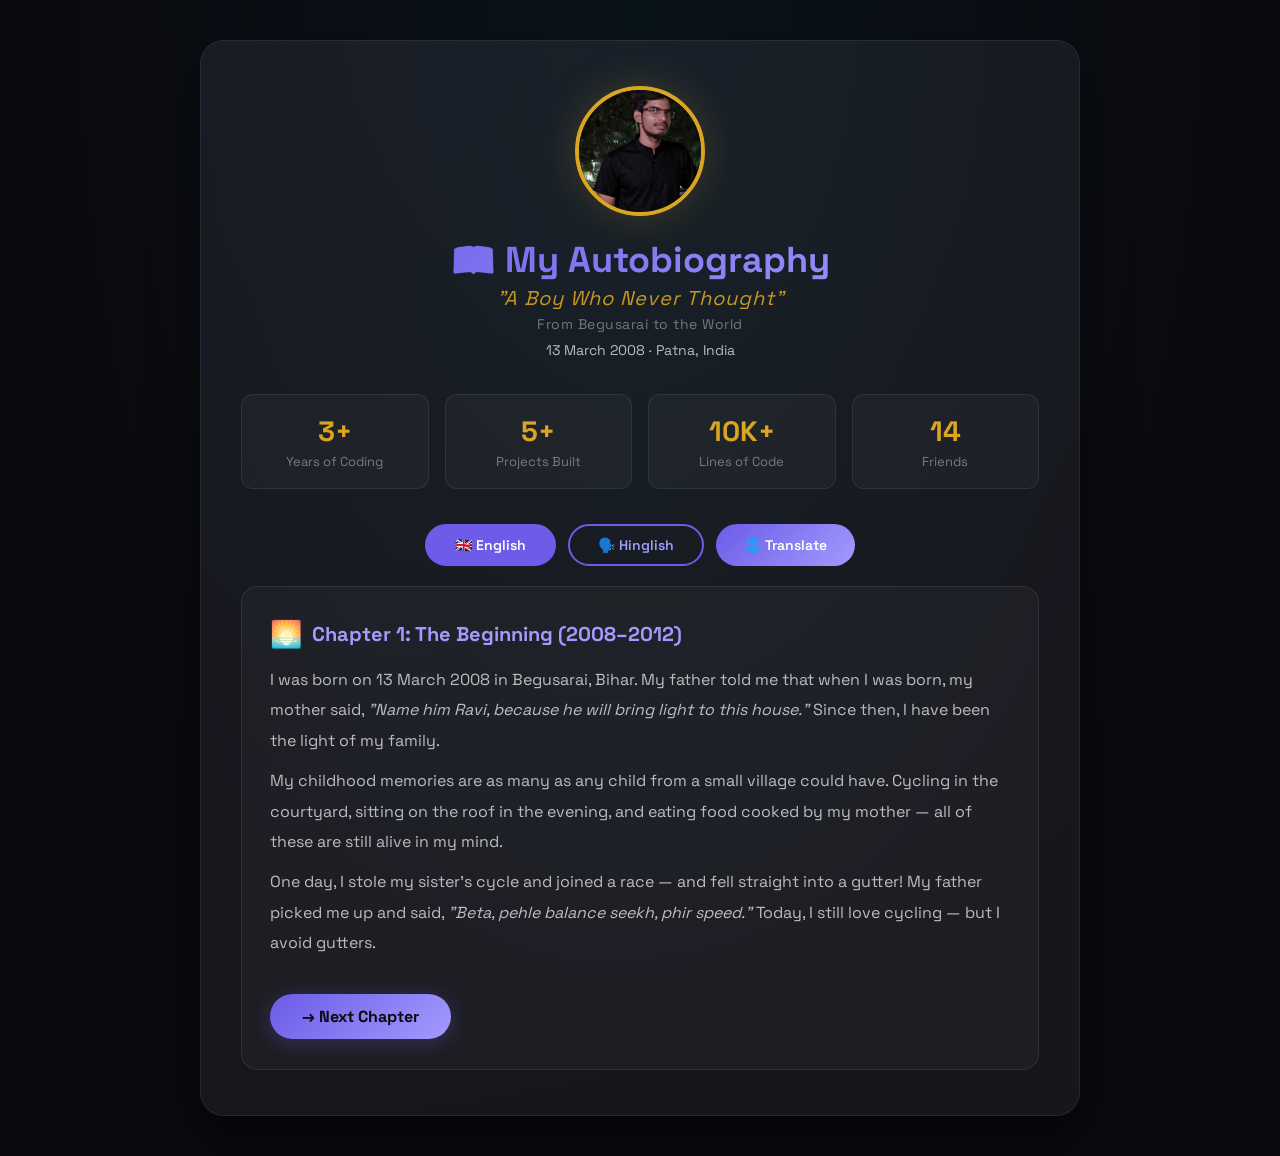
==== autobiography.html @ 01307b1b "Update autobiography.html" ====
<!DOCTYPE html>
<html lang="en">
<head>
    <meta charset="UTF-8" />
    <meta name="viewport" content="width=device-width, initial-scale=1.0" />
    <title>My Autobiography — Ravi Raj</title>
    <link href="https://fonts.googleapis.com/css2?family=Space+Grotesk:wght@300;400;500;600;700&display=swap" rel="stylesheet" />
    <style>
        /* ============================================================
           ROOT VARIABLES — WEBSITE MATCH
           ============================================================ */
        :root {
            --bg: #0a0a0f;
            --bg2: rgba(255, 255, 255, 0.03);
            --bg3: rgba(255, 255, 255, 0.05);
            --text: #fff;
            --text2: rgba(255, 255, 255, 0.7);
            --text3: rgba(255, 255, 255, 0.4);
            --border: rgba(255, 255, 255, 0.08);
            --accent: #6c5ce7;
            --accent2: #a29bfe;
            --gold: #DAA520;
            --grad: linear-gradient(135deg, #6c5ce7, #a29bfe);
            --radius: 16px;
            --radius2: 12px;
            --font: 'Space Grotesk', sans-serif;
            --shadow: 0 20px 50px rgba(0, 0, 0, 0.5);
        }

        * { margin: 0; padding: 0; box-sizing: border-box; }

        body {
            font-family: var(--font);
            background: var(--bg);
            color: var(--text);
            min-height: 100vh;
            display: flex;
            align-items: center;
            justify-content: center;
            padding: 40px 20px;
            -webkit-font-smoothing: antialiased;
            background-image: radial-gradient(ellipse at 50% 0%, rgba(0, 217, 255, 0.05) 0%, transparent 70%);
        }

        ::-webkit-scrollbar { width: 8px; }
        ::-webkit-scrollbar-track { background: var(--bg); }
        ::-webkit-scrollbar-thumb { background: var(--accent2); border-radius: 10px; }
        ::-webkit-scrollbar-thumb:hover { background: var(--gold); }

        .autobio-wrapper {
            max-width: 880px;
            width: 100%;
            background: var(--bg3);
            border: 1px solid var(--border);
            border-radius: 24px;
            padding: 45px 40px;
            box-shadow: var(--shadow);
            animation: fadeIn 0.6s ease;
            position: relative;
            overflow: hidden;
        }

        .autobio-wrapper::before {
            content: '';
            position: absolute;
            top: -50%;
            left: -50%;
            width: 200%;
            height: 200%;
            background: radial-gradient(circle at 30% 20%, rgba(108, 92, 231, 0.03) 0%, transparent 60%);
            pointer-events: none;
        }

        @keyframes fadeIn {
            from { opacity: 0; transform: translateY(30px); }
            to { opacity: 1; transform: translateY(0); }
        }

        /* ---- HERO ---- */
        .autobio-header {
            text-align: center;
            margin-bottom: 35px;
            position: relative;
            z-index: 1;
        }

        .profile-photo {
            width: 130px;
            height: 130px;
            border-radius: 50%;
            border: 4px solid var(--gold);
            object-fit: cover;
            margin-bottom: 16px;
            box-shadow: 0 0 40px rgba(218, 165, 32, 0.2);
            transition: 0.4s;
        }
        .profile-photo:hover {
            transform: scale(1.04);
            box-shadow: 0 0 60px rgba(218, 165, 32, 0.4);
        }

        .autobio-header h1 {
            font-size: 36px;
            font-weight: 700;
            background: var(--grad);
            -webkit-background-clip: text;
            -webkit-text-fill-color: transparent;
            background-clip: text;
            margin-bottom: 2px;
        }

        .autobio-header .intro-line {
            font-size: 20px;
            font-style: italic;
            color: var(--gold);
            letter-spacing: 1px;
            margin-bottom: 4px;
            opacity: 0.9;
        }

        .autobio-header .sub-line {
            color: var(--text3);
            font-size: 14px;
            letter-spacing: 0.5px;
        }
        .autobio-header .bio-line {
            color: var(--text2);
            font-size: 14px;
            margin-top: 8px;
        }

        /* ---- STATS ---- */
        .stats-grid {
            display: grid;
            grid-template-columns: repeat(4, 1fr);
            gap: 16px;
            margin: 30px 0 35px;
            position: relative;
            z-index: 1;
        }

        .stat-card {
            background: var(--bg2);
            border: 1px solid var(--border);
            border-radius: var(--radius2);
            padding: 18px 12px;
            text-align: center;
            transition: 0.3s;
        }
        .stat-card:hover {
            border-color: var(--gold);
            transform: translateY(-4px);
        }

        .stat-number {
            font-size: 28px;
            font-weight: 700;
            color: var(--gold);
            display: block;
        }
        .stat-label {
            font-size: 13px;
            color: var(--text3);
            margin-top: 4px;
            display: block;
        }

        /* ---- LANGUAGE TOGGLE ---- */
        .lang-controls {
            display: flex;
            gap: 12px;
            justify-content: center;
            flex-wrap: wrap;
            margin: 10px 0 20px;
            position: relative;
            z-index: 1;
        }

        .lang-btn {
            padding: 10px 28px;
            border: 2px solid var(--accent);
            border-radius: 50px;
            background: transparent;
            color: var(--accent2);
            font-size: 14px;
            font-weight: 600;
            cursor: pointer;
            transition: 0.3s;
            font-family: var(--font);
        }
        .lang-btn:hover {
            background: var(--accent);
            color: #fff;
            box-shadow: 0 0 20px rgba(108, 92, 231, 0.3);
        }
        .lang-btn.active {
            background: var(--accent);
            color: #fff;
        }

        .translate-btn {
            background: var(--grad);
            color: #fff;
            border: none;
        }
        .translate-btn:hover {
            transform: scale(1.03);
            box-shadow: 0 8px 30px rgba(108, 92, 231, 0.4);
        }

        /* ---- BOOK CHAPTERS ---- */
        .chapter {
            display: none;
            background: var(--bg2);
            border-radius: var(--radius);
            padding: 30px 28px;
            border: 1px solid var(--border);
            margin-top: 10px;
            position: relative;
            z-index: 1;
            animation: fadeIn 0.5s ease;
        }
        .chapter.active {
            display: block;
        }

        .chapter h3 {
            color: var(--accent2);
            font-size: 20px;
            margin-bottom: 14px;
            display: flex;
            align-items: center;
            gap: 10px;
        }
        .chapter h3 .emoji-big { font-size: 26px; }

        .chapter p {
            color: var(--text2);
            line-height: 1.9;
            font-size: 16px;
            margin-bottom: 10px;
        }
        .chapter p strong { color: var(--text); }

        .chapter ul {
            color: var(--text2);
            padding-left: 20px;
            list-style: none;
        }
        .chapter ul li {
            margin-bottom: 6px;
            padding-left: 6px;
        }
        .chapter ul li::before {
            content: "▸ ";
            color: var(--accent2);
        }

        /* ---- QUOTE BOXES ---- */
        .quote-box {
            background: rgba(218, 165, 32, 0.06);
            border-left: 4px solid var(--gold);
            border-radius: var(--radius2);
            padding: 18px 22px;
            margin: 20px 0;
            font-style: italic;
            color: var(--text2);
            font-size: 17px;
            line-height: 1.7;
        }
        .quote-box .author {
            display: block;
            margin-top: 6px;
            font-size: 14px;
            color: var(--gold);
            font-style: normal;
            font-weight: 500;
        }
        .quote-box.purple {
            border-left-color: var(--accent2);
        }

        /* ---- TEACHER TRIBUTE ---- */
        .teacher-tribute {
            background: rgba(108, 92, 231, 0.06);
            border-radius: var(--radius2);
            padding: 18px 22px;
            margin: 16px 0;
            border: 1px solid rgba(108, 92, 231, 0.15);
        }
        .teacher-tribute h4 {
            color: var(--gold);
            font-size: 17px;
            margin-bottom: 4px;
        }
        .teacher-tribute p {
            margin-bottom: 0;
            font-size: 15px;
        }

        /* ---- FAMILY GRID ---- */
        .family-grid {
            display: grid;
            grid-template-columns: 1fr 1fr;
            gap: 12px;
            margin: 12px 0 6px;
        }
        .family-item {
            background: var(--bg3);
            border-radius: var(--radius2);
            padding: 12px 16px;
            border: 1px solid var(--border);
        }
        .family-item .label {
            font-size: 11px;
            text-transform: uppercase;
            color: var(--text3);
            letter-spacing: 0.5px;
        }
        .family-item .value {
            font-size: 15px;
            color: var(--text);
            font-weight: 500;
            margin-top: 2px;
        }

        /* ---- FRIEND MEMORY PDF ---- */
        .friend-memory-pdf {
            background: rgba(255, 215, 0, 0.04);
            border: 1px dashed rgba(218, 165, 32, 0.3);
            border-radius: var(--radius2);
            padding: 20px 24px;
            margin: 16px 0;
            color: var(--text2);
            font-size: 15px;
            line-height: 1.8;
        }
        .friend-memory-pdf strong {
            color: var(--gold);
        }
        .friend-memory-pdf .pdf-label {
            display: inline-block;
            background: var(--gold);
            color: #0a0a0f;
            font-size: 11px;
            font-weight: 700;
            padding: 2px 14px;
            border-radius: 30px;
            letter-spacing: 0.5px;
            margin-bottom: 12px;
        }

        /* ---- NEXT BUTTON ---- */
        .next-btn {
            display: inline-block;
            margin-top: 25px;
            padding: 12px 32px;
            background: var(--grad);
            color: #0a0a0f;
            font-weight: 700;
            font-size: 16px;
            border: none;
            border-radius: 50px;
            cursor: pointer;
            transition: 0.3s;
            font-family: var(--font);
            box-shadow: 0 4px 20px rgba(108, 92, 231, 0.3);
        }
        .next-btn:hover {
            transform: scale(1.04);
            box-shadow: 0 8px 30px rgba(108, 92, 231, 0.5);
        }

        /* ---- BACK LINK ---- */
        .back-link {
            display: inline-block;
            margin-top: 30px;
            color: var(--accent2);
            text-decoration: none;
            font-size: 15px;
            font-weight: 500;
            transition: 0.3s;
            position: relative;
            z-index: 1;
        }
        .back-link:hover {
            color: var(--text);
            transform: translateX(-4px);
        }

        /* ---- RESPONSIVE ---- */
        @media (max-width: 700px) {
            .autobio-wrapper { padding: 28px 18px; }
            .autobio-header h1 { font-size: 28px; }
            .autobio-header .intro-line { font-size: 17px; }
            .stats-grid { grid-template-columns: repeat(2, 1fr); gap: 12px; }
            .family-grid { grid-template-columns: 1fr; }
            .chapter { padding: 20px 16px; }
            .profile-photo { width: 100px; height: 100px; }
        }

        @media (max-width: 480px) {
            .autobio-wrapper { padding: 20px 14px; }
            .autobio-header h1 { font-size: 24px; }
            .stats-grid { grid-template-columns: 1fr 1fr; gap: 10px; }
            .stat-number { font-size: 22px; }
            .lang-btn { padding: 6px 16px; font-size: 12px; }
            .quote-box { font-size: 15px; padding: 14px 16px; }
            .next-btn { padding: 10px 24px; font-size: 14px; }
        }
    </style>
</head>
<body>

    <div class="autobio-wrapper">

        <!-- ===== HERO ===== -->
        <div class="autobio-header">
            <img src="Singh_ravirajhere.jpeg" alt="Ravi Raj" class="profile-photo" />
            <h1>📖 My Autobiography</h1>
            <div class="intro-line">"A Boy Who Never Thought"</div>
            <div class="sub-line">From Begusarai to the World</div>
            <div class="bio-line">13 March 2008 · Patna, India</div>
        </div>

        <!-- ===== STATS ===== -->
        <div class="stats-grid">
            <div class="stat-card"><span class="stat-number">3+</span><span class="stat-label">Years of Coding</span></div>
            <div class="stat-card"><span class="stat-number">5+</span><span class="stat-label">Projects Built</span></div>
            <div class="stat-card"><span class="stat-number">10K+</span><span class="stat-label">Lines of Code</span></div>
            <div class="stat-card"><span class="stat-number">14</span><span class="stat-label">Friends</span></div>
        </div>

        <!-- ===== LANGUAGE CONTROLS ===== -->
        <div class="lang-controls">
            <button class="lang-btn active" id="btnEn" onclick="switchLang('en')">🇬🇧 English</button>
            <button class="lang-btn" id="btnHi" onclick="switchLang('hi')">🗣️ Hinglish</button>
            <button class="lang-btn translate-btn" onclick="openGoogleTranslate()">🌐 Translate</button>
        </div>

        <!-- =============================================================
        CHAPTERS — ENGLISH
        ============================================================= -->
        <div id="chaptersEn">

            <div class="chapter active" data-chapter="1">
                <h3><span class="emoji-big">🌅</span> Chapter 1: The Beginning (2008–2012)</h3>
                <p>I was born on 13 March 2008 in Begusarai, Bihar. My father told me that when I was born, my mother said, <em>"Name him Ravi, because he will bring light to this house."</em> Since then, I have been the light of my family.</p>
                <p>My childhood memories are as many as any child from a small village could have. Cycling in the courtyard, sitting on the roof in the evening, and eating food cooked by my mother — all of these are still alive in my mind.</p>
                <p>One day, I stole my sister's cycle and joined a race — and fell straight into a gutter! My father picked me up and said, <em>"Beta, pehle balance seekh, phir speed."</em> Today, I still love cycling — but I avoid gutters.</p>
                <button class="next-btn" onclick="nextChapter('en')">→ Next Chapter</button>
            </div>

            <div class="chapter" data-chapter="2">
                <h3><span class="emoji-big">🏫</span> Chapter 2: School Days Begin (2013–2019)</h3>
                <p>My first school was <strong>Gautam Buddha Global School</strong>. But the day I still remember is 2019 — when I took admission in Class 6 at <strong>Mother's Pride International School</strong>. The first day was nerve-wracking. New school, new faces, new class. But slowly, everything became normal.</p>
                <p><strong>First friend:</strong> Ayush Singh — the one who made me feel like a new person.</p>
                <p><strong>Unforgettable teacher:</strong> Binod Sir — he taught Hindi and gave me a new way to see life.</p>
                <button class="next-btn" onclick="nextChapter('en')">→ Next Chapter</button>
            </div>

            <div class="chapter" data-chapter="3">
                <h3><span class="emoji-big">📚</span> Chapter 3: Middle School & Discoveries (2016–2019)</h3>
                <p><strong>Favorite subjects:</strong> Science (with my mind) and Hindi Literature (with my heart).</p>
                <p><strong>Favorite teacher:</strong> Binod Sir — he taught me that Hindi is not just a language, it's an emotion.</p>
                <p><strong>Achievement:</strong> Passed 12th grade — a result of years of hard work.</p>
                <p><strong>Failures:</strong> Many — but each one taught me something.</p>
                <button class="next-btn" onclick="nextChapter('en')">→ Next Chapter</button>
            </div>

            <div class="chapter" data-chapter="4">
                <h3><span class="emoji-big">💻</span> Chapter 4: Coding Discovery (2020–2022)</h3>
                <p><strong>First phone at home:</strong> 2019. <strong>My personal phone and laptop:</strong> 2024.</p>
                <p><strong>First coding experience:</strong> I wrote my first HTML tag — "Hello World" — and felt like I had done magic.</p>
                <p><strong>New hobby:</strong> Reading novels and literature.</p>
                <p><strong>Important friends:</strong> Sudhanshu, Rohit, Sitanashu — they never let me feel alone.</p>
                <button class="next-btn" onclick="nextChapter('en')">→ Next Chapter</button>
            </div>

            <div class="chapter" data-chapter="5">
                <h3><span class="emoji-big">🚀</span> Chapter 5: Coding Journey Begins (2023–2024)</h3>
                <p><strong>First coding day:</strong> I wrote "Hello World" and that day I knew — this is what I want to do.</p>
                <p><strong>First project:</strong> My portfolio — simple, but my own.</p>
                <p><strong>Struggle:</strong> CSS alignment, responsiveness — but every problem had a solution.</p>
                <p><strong>First success:</strong> When something I built appeared on the screen — that joy was different.</p>
                <button class="next-btn" onclick="nextChapter('en')">→ Next Chapter</button>
            </div>

            <div class="chapter" data-chapter="6">
                <h3><span class="emoji-big">🎯</span> Chapter 6: The Present (2025–2026)</h3>
                <p><strong>JavaScript struggle:</strong> Still learning — functions, arrays, objects — it's an ongoing journey.</p>
                <p><strong>Portfolio launch:</strong> Glitches at first, but now it's my new home on the internet.</p>
                <p><strong>Current feeling:</strong> Confident and curious — I know there's so much more to learn.</p>
                <p><strong>Future plan:</strong> Master backend & databases, build real-world projects, and one day launch my own startup.</p>
                <button class="next-btn" onclick="nextChapter('en')">→ Next Chapter</button>
            </div>

            <div class="chapter" data-chapter="7">
                <h3><span class="emoji-big">👨‍👩‍👧</span> Chapter 7: Family — My Anchor</h3>
                <p><strong>Parents' teaching:</strong> Honesty, hard work, and helping others.</p>
                <p><strong>Siblings:</strong> 2 elder sisters and 2 younger brothers — each one has taught me patience and love.</p>
                <p><strong>Family memory:</strong> Diwali nights when the whole family is together — that peace is unmatched.</p>
                <button class="next-btn" onclick="nextChapter('en')">→ Next Chapter</button>
            </div>

            <div class="chapter" data-chapter="8">
                <h3><span class="emoji-big">💬</span> Chapter 8: Friends & Relationships</h3>
                <p><strong>Closest friends:</strong> Ayush, Sudhanshu, Rohit, Sitanashu.</p>
                <p><strong>Memorable moment:</strong> The first time I showed my project to my friends — their appreciation gave me confidence.</p>
                <p><strong>What friends changed:</strong> They pulled me out of loneliness and taught me that success feels better when shared.</p>
                <button class="next-btn" onclick="nextChapter('en')">→ Next Chapter</button>
            </div>

            <div class="chapter" data-chapter="9">
                <h3><span class="emoji-big">💪</span> Chapter 9: Biggest Struggle</h3>
                <p>Not knowing what to become, how to become — it was confusing. But I took it step by step, one chapter at a time.</p>
                <button class="next-btn" onclick="nextChapter('en')">→ Next Chapter</button>
            </div>

            <div class="chapter" data-chapter="10">
                <h3><span class="emoji-big">😊</span> Chapter 10: Biggest Happiness</h3>
                <p>When someone saw my website for the first time and said — <em>"Bhai, yeh tune banaya?"</em> That moment was pure joy.</p>
                <button class="next-btn" onclick="nextChapter('en')">→ Next Chapter</button>
            </div>

            <div class="chapter" data-chapter="11">
                <h3><span class="emoji-big">🌍</span> Chapter 11: Message & Motto</h3>
                <div class="quote-box gold">
                    "Humi hum hain to kya hum hain! Tumhi tum ho to kya tum ho!!"
                    <span class="author">— Ravi Raj</span>
                </div>
                <div class="quote-box purple">
                    "Somewhere Between I Want It & I Got It"
                    <span class="author">— Ravi Raj's Motto</span>
                </div>
                <button class="next-btn" onclick="nextChapter('en')">→ Next Chapter</button>
            </div>

            <div class="chapter" data-chapter="12">
                <h3><span class="emoji-big">📖</span> Chapter 12: The Friend Memory — 12th Ke Last Pages</h3>
                <div class="friend-memory-pdf">
                    <span class="pdf-label">📄 PDF — Friend Memory</span>
                    <p><strong>12th ke aakhri din...</strong></p>
                    <p>School khatam hone ka ehsaas... woh doston ke saath bitaye pal... woh class ke aakhri lecture ki silence... aur woh smile jo kehti thi — <em>"abhi toh shuruat hai."</em></p>
                    <p>Woh din, woh yaadein, woh dosti — sab kuch alag tha. Kuch khatam ho raha tha, kuch shuru ho raha tha.</p>
                    <p style="margin-top:10px;"><strong>Yeh sirf memory nahi, ek ehsaas hai.</strong></p>
                </div>
                <p style="margin-top:20px; color:var(--text3); font-size:14px; text-align:center; border-top:1px solid var(--border); padding-top:18px;">
                    No regrets in life — that's my biggest achievement.
                </p>
                <a href="index.html#achieve" class="back-link">← Back to Achieve</a>
            </div>

        </div>

        <!-- =============================================================
        CHAPTERS — HINGLISH
        ============================================================= -->
        <div id="chaptersHi" style="display:none;">

            <div class="chapter active" data-chapter="1">
                <h3><span class="emoji-big">🌅</span> Chapter 1: Shuruaat (2008–2012)</h3>
                <p>Mera janam 13 March 2008 ko Begusarai, Bihar mein hua. Papa ne bataya ki jab main paida hua, toh mummy ne kaha, <em>"Iska naam Ravi rakho, kyunki yeh ghar mein roshni layega."</em> Tab se main apni family ki roshni ban gaya.</p>
                <p>Ek baar maine apni sister ki cycle chura kar race lagayi — aur gutter mein gir gaya! Papa ne mujhe uthaya aur bola, <em>"Beta, pehle balance seekh, phir speed."</em> Aaj bhi main cycle chalata hoon, but gutter avoid karta hoon!</p>
                <button class="next-btn" onclick="nextChapter('hi')">→ Next Chapter</button>
            </div>

            <div class="chapter" data-chapter="2">
                <h3><span class="emoji-big">🏫</span> Chapter 2: School Days (2013–2019)</h3>
                <p>Mera pehla school <strong>Gautam Buddha Global School</strong> tha. Par 2019 mein <strong>Mother's Pride International School</strong> mein Class 6 mein admission hua — pehla din bahut nervous tha.</p>
                <p><strong>Pehle dost:</strong> Ayush Singh.</p>
                <p><strong>Yaadgar teacher:</strong> Binod Sir — unhone Hindi padhaya aur zindagi dekhne ka nazariya diya.</p>
                <button class="next-btn" onclick="nextChapter('hi')">→ Next Chapter</button>
            </div>

            <div class="chapter" data-chapter="3">
                <h3><span class="emoji-big">📚</span> Chapter 3: Middle School (2016–2019)</h3>
                <p><strong>Favorite subjects:</strong> Science (dimag se) aur Hindi Literature (dil se).</p>
                <p><strong>Favorite teacher:</strong> Binod Sir — unhone sikhaya ki Hindi sirf bhasha nahi, bhaavna hai.</p>
                <p><strong>Achievement:</strong> 12th pass — saalon ki mehnat ka result.</p>
                <p><strong>Failures:</strong> Bahut saare — par har failure ne kuch na kuch sikhaya.</p>
                <button class="next-btn" onclick="nextChapter('hi')">→ Next Chapter</button>
            </div>

            <div class="chapter" data-chapter="4">
                <h3><span class="emoji-big">💻</span> Chapter 4: Coding Discovery (2020–2022)</h3>
                <p><strong>Ghar mein pehla phone:</strong> 2019. <strong>Mera personal phone aur laptop:</strong> 2024.</p>
                <p><strong>Pehli coding:</strong> HTML ka "Hello World" — mujhe laga jaise maine jaadu kar diya!</p>
                <p><strong>Naya hobby:</strong> Novel aur literature padhna.</p>
                <p><strong>Important dost:</strong> Sudhanshu, Rohit, Sitanashu — unhone kabhi akela feel nahi hone diya.</p>
                <button class="next-btn" onclick="nextChapter('hi')">→ Next Chapter</button>
            </div>

            <div class="chapter" data-chapter="5">
                <h3><span class="emoji-big">🚀</span> Chapter 5: Coding Journey (2023–2024)</h3>
                <p><strong>Pehla coding din:</strong> "Hello World" likha — aur usi din pata chal gaya ki yeh mera cheez hai.</p>
                <p><strong>Pehla project:</strong> Portfolio — simple, par apna.</p>
                <p><strong>Struggle:</strong> CSS align, responsive — par har problem ka solution mila.</p>
                <p><strong>Pehli success:</strong> Jab screen par kuch dikha — woh alag khushi thi.</p>
                <button class="next-btn" onclick="nextChapter('hi')">→ Next Chapter</button>
            </div>

            <div class="chapter" data-chapter="6">
                <h3><span class="emoji-big">🎯</span> Chapter 6: Aaj Ka Safar (2025–2026)</h3>
                <p><strong>JavaScript struggle:</strong> Abhi bhi seekh raha hoon — functions, arrays, objects — yeh safar jari hai.</p>
                <p><strong>Portfolio launch:</strong> Glitches the, par ab yeh mera naya ghar hai.</p>
                <p><strong>Abhi ka feeling:</strong> Confident aur curious — bahut kuch seekhna baaki hai.</p>
                <p><strong>Aage ka plan:</strong> Backend aur databases strong karna, real-world projects banana, aur ek din apna startup launch karna.</p>
                <button class="next-btn" onclick="nextChapter('hi')">→ Next Chapter</button>
            </div>

            <div class="chapter" data-chapter="7">
                <h3><span class="emoji-big">👨‍👩‍👧</span> Chapter 7: Family — Meri Anchor</h3>
                <p><strong>Parents ne sikhaya:</strong> Honesty, mehnat, aur dusron ki help.</p>
                <p><strong>Siblings:</strong> 2 badi behenein aur 2 chhote bhai — sab ne sabar aur pyaar sikhaya.</p>
                <p><strong>Family memory:</strong> Diwali ki raat jab poori family saath hoti hai — woh peace alag hai.</p>
                <button class="next-btn" onclick="nextChapter('hi')">→ Next Chapter</button>
            </div>

            <div class="chapter" data-chapter="8">
                <h3><span class="emoji-big">💬</span> Chapter 8: Friends</h3>
                <p><strong>Sabse close dost:</strong> Ayush, Sudhanshu, Rohit, Sitanashu.</p>
                <p><strong>Yaadgar moment:</strong> Pehla project doston ko dikhaya — unki taarif ne confidence diya.</p>
                <p><strong>Friends ne kya change kiya:</strong> Tanhaai se nikaala, aur sikhaya ki success share karne par aur achhi lagti hai.</p>
                <button class="next-btn" onclick="nextChapter('hi')">→ Next Chapter</button>
            </div>

            <div class="chapter" data-chapter="9">
                <h3><span class="emoji-big">💪</span> Chapter 9: Biggest Struggle</h3>
                <p>Kya banna hai, kaise banna hai — samajh nahi aata tha. Par ek step, ek chapter ke saath aage badhta raha.</p>
                <button class="next-btn" onclick="nextChapter('hi')">→ Next Chapter</button>
            </div>

            <div class="chapter" data-chapter="10">
                <h3><span class="emoji-big">😊</span> Chapter 10: Biggest Happiness</h3>
                <p>Jab kisi ne pehli baar mera website dekha aur bola — <em>"Bhai, yeh tune banaya?"</em> Woh moment priceless tha.</p>
                <button class="next-btn" onclick="nextChapter('hi')">→ Next Chapter</button>
            </div>

            <div class="chapter" data-chapter="11">
                <h3><span class="emoji-big">🌍</span> Chapter 11: Message</h3>
                <div class="quote-box gold">
                    "Humi hum hain to kya hum hain! Tumhi tum ho to kya tum ho!!"
                    <span class="author">— Ravi Raj</span>
                </div>
                <div class="quote-box purple">
                    "Somewhere Between I Want It & I Got It"
                    <span class="author">— Ravi Raj's Motto</span>
                </div>
                <button class="next-btn" onclick="nextChapter('hi')">→ Next Chapter</button>
            </div>

            <div class="chapter" data-chapter="12">
                <h3><span class="emoji-big">📖</span> Chapter 12: Friend Memory — 12th Ke Last Pages</h3>
                <div class="friend-memory-pdf">
                    <span class="pdf-label">📄 PDF — Friend Memory</span>
                    <p><strong>12th ke aakhri din...</strong></p>
                    <p>School khatam hone ka ehsaas... woh doston ke saath bitaye pal... woh class ki aakhri lecture... aur woh smile jo kehti thi — <em>"abhi toh shuruat hai."</em></p>
                    <p>Woh din, woh yaadein, woh dosti — sab kuch alag tha. Kuch khatam ho raha tha, kuch shuru ho raha tha.</p>
                    <p style="margin-top:10px;"><strong>Yeh sirf memory nahi, ek ehsaas hai.</strong></p>
                </div>
                <p style="margin-top:20px; color:var(--text3); font-size:14px; text-align:center; border-top:1px solid var(--border); padding-top:18px;">
                    Life mein koi regret nahi — yeh meri sabse badi achievement hai.
                </p>
                <a href="index.html#achieve" class="back-link">← Back to Achieve</a>
            </div>

        </div>

    </div>

    <!-- =============================================================
    JAVASCRIPT (autobiography.js)
    ============================================================= -->
    <script src="autobiography.js"></script>

</body>
</html>
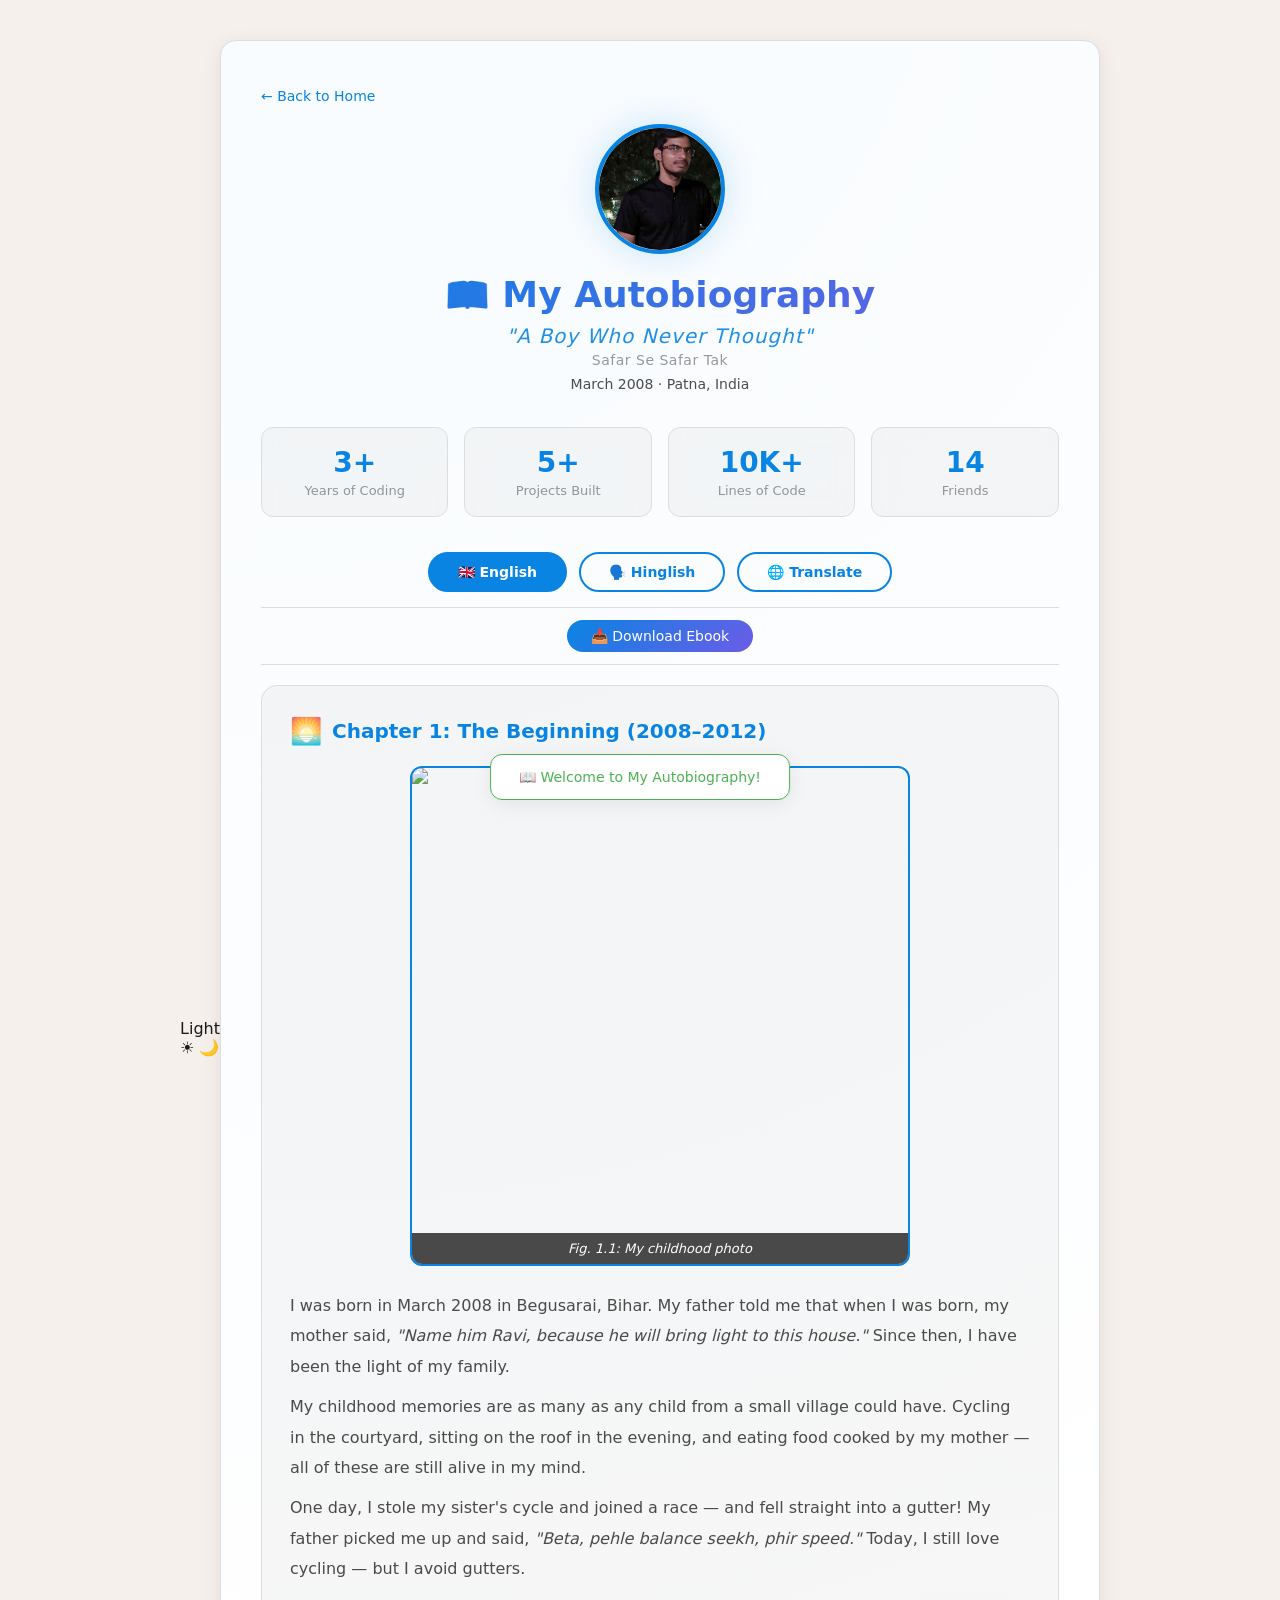
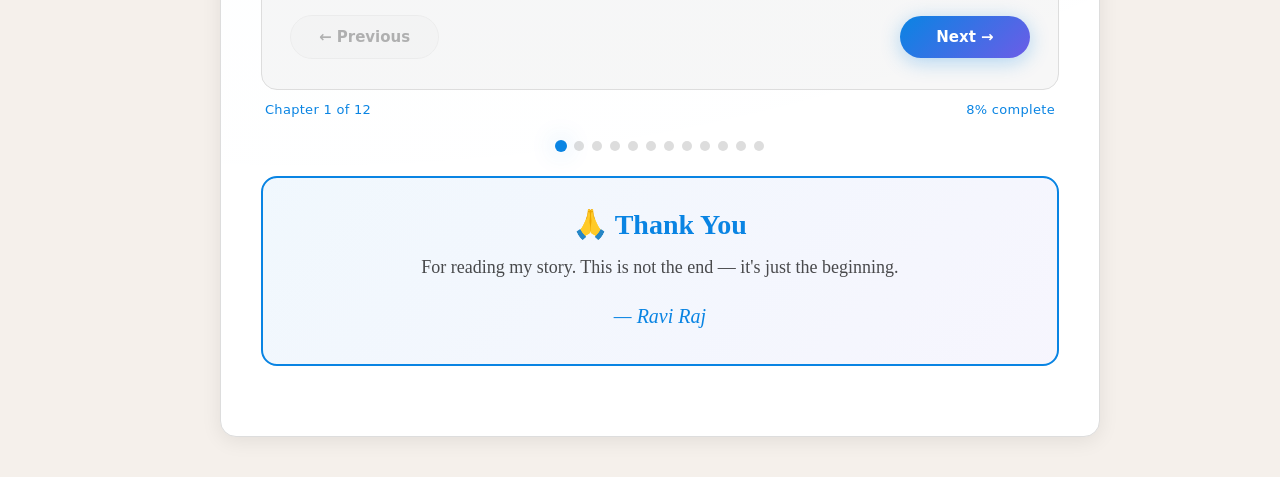
==== commit 49565210: "Update autobiography.html" ====
--- a/autobiography.html
+++ b/autobiography.html
@@ -1,427 +1,66 @@
-
 <!DOCTYPE html>
 <html lang="en">
 <head>
     <meta charset="UTF-8" />
     <meta name="viewport" content="width=device-width, initial-scale=1.0" />
     <title>My Autobiography — Ravi Raj</title>
-    <link href="https://fonts.googleapis.com/css2?family=Space+Grotesk:wght@300;400;500;600;700&display=swap" rel="stylesheet" />
-    <style>
-        /* ============================================================
-           ROOT VARIABLES — WEBSITE MATCH
-           ============================================================ */
-        :root {
-            --bg: #0a0a0f;
-            --bg2: rgba(255, 255, 255, 0.03);
-            --bg3: rgba(255, 255, 255, 0.05);
-            --text: #fff;
-            --text2: rgba(255, 255, 255, 0.7);
-            --text3: rgba(255, 255, 255, 0.4);
-            --border: rgba(255, 255, 255, 0.08);
-            --accent: #6c5ce7;
-            --accent2: #a29bfe;
-            --gold: #DAA520;
-            --grad: linear-gradient(135deg, #6c5ce7, #a29bfe);
-            --radius: 16px;
-            --radius2: 12px;
-            --font: 'Space Grotesk', sans-serif;
-            --shadow: 0 20px 50px rgba(0, 0, 0, 0.5);
-        }
-
-        * { margin: 0; padding: 0; box-sizing: border-box; }
-
-        body {
-            font-family: var(--font);
-            background: var(--bg);
-            color: var(--text);
-            min-height: 100vh;
-            display: flex;
-            align-items: center;
-            justify-content: center;
-            padding: 40px 20px;
-            -webkit-font-smoothing: antialiased;
-            background-image: radial-gradient(ellipse at 50% 0%, rgba(0, 217, 255, 0.05) 0%, transparent 70%);
-        }
-
-        ::-webkit-scrollbar { width: 8px; }
-        ::-webkit-scrollbar-track { background: var(--bg); }
-        ::-webkit-scrollbar-thumb { background: var(--accent2); border-radius: 10px; }
-        ::-webkit-scrollbar-thumb:hover { background: var(--gold); }
-
-        .autobio-wrapper {
-            max-width: 880px;
-            width: 100%;
-            background: var(--bg3);
-            border: 1px solid var(--border);
-            border-radius: 24px;
-            padding: 45px 40px;
-            box-shadow: var(--shadow);
-            animation: fadeIn 0.6s ease;
-            position: relative;
-            overflow: hidden;
-        }
-
-        .autobio-wrapper::before {
-            content: '';
-            position: absolute;
-            top: -50%;
-            left: -50%;
-            width: 200%;
-            height: 200%;
-            background: radial-gradient(circle at 30% 20%, rgba(108, 92, 231, 0.03) 0%, transparent 60%);
-            pointer-events: none;
-        }
-
-        @keyframes fadeIn {
-            from { opacity: 0; transform: translateY(30px); }
-            to { opacity: 1; transform: translateY(0); }
-        }
-
-        /* ---- HERO ---- */
-        .autobio-header {
-            text-align: center;
-            margin-bottom: 35px;
-            position: relative;
-            z-index: 1;
-        }
-
-        .profile-photo {
-            width: 130px;
-            height: 130px;
-            border-radius: 50%;
-            border: 4px solid var(--gold);
-            object-fit: cover;
-            margin-bottom: 16px;
-            box-shadow: 0 0 40px rgba(218, 165, 32, 0.2);
-            transition: 0.4s;
-        }
-        .profile-photo:hover {
-            transform: scale(1.04);
-            box-shadow: 0 0 60px rgba(218, 165, 32, 0.4);
-        }
-
-        .autobio-header h1 {
-            font-size: 36px;
-            font-weight: 700;
-            background: var(--grad);
-            -webkit-background-clip: text;
-            -webkit-text-fill-color: transparent;
-            background-clip: text;
-            margin-bottom: 2px;
-        }
-
-        .autobio-header .intro-line {
-            font-size: 20px;
-            font-style: italic;
-            color: var(--gold);
-            letter-spacing: 1px;
-            margin-bottom: 4px;
-            opacity: 0.9;
-        }
-
-        .autobio-header .sub-line {
-            color: var(--text3);
-            font-size: 14px;
-            letter-spacing: 0.5px;
-        }
-        .autobio-header .bio-line {
-            color: var(--text2);
-            font-size: 14px;
-            margin-top: 8px;
-        }
-
-        /* ---- STATS ---- */
-        .stats-grid {
-            display: grid;
-            grid-template-columns: repeat(4, 1fr);
-            gap: 16px;
-            margin: 30px 0 35px;
-            position: relative;
-            z-index: 1;
-        }
-
-        .stat-card {
-            background: var(--bg2);
-            border: 1px solid var(--border);
-            border-radius: var(--radius2);
-            padding: 18px 12px;
-            text-align: center;
-            transition: 0.3s;
-        }
-        .stat-card:hover {
-            border-color: var(--gold);
-            transform: translateY(-4px);
-        }
-
-        .stat-number {
-            font-size: 28px;
-            font-weight: 700;
-            color: var(--gold);
-            display: block;
-        }
-        .stat-label {
-            font-size: 13px;
-            color: var(--text3);
-            margin-top: 4px;
-            display: block;
-        }
-
-        /* ---- LANGUAGE TOGGLE ---- */
-        .lang-controls {
-            display: flex;
-            gap: 12px;
-            justify-content: center;
-            flex-wrap: wrap;
-            margin: 10px 0 20px;
-            position: relative;
-            z-index: 1;
-        }
-
-        .lang-btn {
-            padding: 10px 28px;
-            border: 2px solid var(--accent);
-            border-radius: 50px;
-            background: transparent;
-            color: var(--accent2);
-            font-size: 14px;
-            font-weight: 600;
-            cursor: pointer;
-            transition: 0.3s;
-            font-family: var(--font);
-        }
-        .lang-btn:hover {
-            background: var(--accent);
-            color: #fff;
-            box-shadow: 0 0 20px rgba(108, 92, 231, 0.3);
-        }
-        .lang-btn.active {
-            background: var(--accent);
-            color: #fff;
-        }
-
-        .translate-btn {
-            background: var(--grad);
-            color: #fff;
-            border: none;
-        }
-        .translate-btn:hover {
-            transform: scale(1.03);
-            box-shadow: 0 8px 30px rgba(108, 92, 231, 0.4);
-        }
-
-        /* ---- BOOK CHAPTERS ---- */
-        .chapter {
-            display: none;
-            background: var(--bg2);
-            border-radius: var(--radius);
-            padding: 30px 28px;
-            border: 1px solid var(--border);
-            margin-top: 10px;
-            position: relative;
-            z-index: 1;
-            animation: fadeIn 0.5s ease;
-        }
-        .chapter.active {
-            display: block;
-        }
-
-        .chapter h3 {
-            color: var(--accent2);
-            font-size: 20px;
-            margin-bottom: 14px;
-            display: flex;
-            align-items: center;
-            gap: 10px;
-        }
-        .chapter h3 .emoji-big { font-size: 26px; }
-
-        .chapter p {
-            color: var(--text2);
-            line-height: 1.9;
-            font-size: 16px;
-            margin-bottom: 10px;
-        }
-        .chapter p strong { color: var(--text); }
-
-        .chapter ul {
-            color: var(--text2);
-            padding-left: 20px;
-            list-style: none;
-        }
-        .chapter ul li {
-            margin-bottom: 6px;
-            padding-left: 6px;
-        }
-        .chapter ul li::before {
-            content: "▸ ";
-            color: var(--accent2);
-        }
-
-        /* ---- QUOTE BOXES ---- */
-        .quote-box {
-            background: rgba(218, 165, 32, 0.06);
-            border-left: 4px solid var(--gold);
-            border-radius: var(--radius2);
-            padding: 18px 22px;
-            margin: 20px 0;
-            font-style: italic;
-            color: var(--text2);
-            font-size: 17px;
-            line-height: 1.7;
-        }
-        .quote-box .author {
-            display: block;
-            margin-top: 6px;
-            font-size: 14px;
-            color: var(--gold);
-            font-style: normal;
-            font-weight: 500;
-        }
-        .quote-box.purple {
-            border-left-color: var(--accent2);
-        }
-
-        /* ---- TEACHER TRIBUTE ---- */
-        .teacher-tribute {
-            background: rgba(108, 92, 231, 0.06);
-            border-radius: var(--radius2);
-            padding: 18px 22px;
-            margin: 16px 0;
-            border: 1px solid rgba(108, 92, 231, 0.15);
-        }
-        .teacher-tribute h4 {
-            color: var(--gold);
-            font-size: 17px;
-            margin-bottom: 4px;
-        }
-        .teacher-tribute p {
-            margin-bottom: 0;
-            font-size: 15px;
-        }
-
-        /* ---- FAMILY GRID ---- */
-        .family-grid {
-            display: grid;
-            grid-template-columns: 1fr 1fr;
-            gap: 12px;
-            margin: 12px 0 6px;
-        }
-        .family-item {
-            background: var(--bg3);
-            border-radius: var(--radius2);
-            padding: 12px 16px;
-            border: 1px solid var(--border);
-        }
-        .family-item .label {
-            font-size: 11px;
-            text-transform: uppercase;
-            color: var(--text3);
-            letter-spacing: 0.5px;
-        }
-        .family-item .value {
-            font-size: 15px;
-            color: var(--text);
-            font-weight: 500;
-            margin-top: 2px;
-        }
-
-        /* ---- FRIEND MEMORY PDF ---- */
-        .friend-memory-pdf {
-            background: rgba(255, 215, 0, 0.04);
-            border: 1px dashed rgba(218, 165, 32, 0.3);
-            border-radius: var(--radius2);
-            padding: 20px 24px;
-            margin: 16px 0;
-            color: var(--text2);
-            font-size: 15px;
-            line-height: 1.8;
-        }
-        .friend-memory-pdf strong {
-            color: var(--gold);
-        }
-        .friend-memory-pdf .pdf-label {
-            display: inline-block;
-            background: var(--gold);
-            color: #0a0a0f;
-            font-size: 11px;
-            font-weight: 700;
-            padding: 2px 14px;
-            border-radius: 30px;
-            letter-spacing: 0.5px;
-            margin-bottom: 12px;
-        }
-
-        /* ---- NEXT BUTTON ---- */
-        .next-btn {
-            display: inline-block;
-            margin-top: 25px;
-            padding: 12px 32px;
-            background: var(--grad);
-            color: #0a0a0f;
-            font-weight: 700;
-            font-size: 16px;
-            border: none;
-            border-radius: 50px;
-            cursor: pointer;
-            transition: 0.3s;
-            font-family: var(--font);
-            box-shadow: 0 4px 20px rgba(108, 92, 231, 0.3);
-        }
-        .next-btn:hover {
-            transform: scale(1.04);
-            box-shadow: 0 8px 30px rgba(108, 92, 231, 0.5);
-        }
-
-        /* ---- BACK LINK ---- */
-        .back-link {
-            display: inline-block;
-            margin-top: 30px;
-            color: var(--accent2);
-            text-decoration: none;
-            font-size: 15px;
-            font-weight: 500;
-            transition: 0.3s;
-            position: relative;
-            z-index: 1;
-        }
-        .back-link:hover {
-            color: var(--text);
-            transform: translateX(-4px);
-        }
-
-        /* ---- RESPONSIVE ---- */
-        @media (max-width: 700px) {
-            .autobio-wrapper { padding: 28px 18px; }
-            .autobio-header h1 { font-size: 28px; }
-            .autobio-header .intro-line { font-size: 17px; }
-            .stats-grid { grid-template-columns: repeat(2, 1fr); gap: 12px; }
-            .family-grid { grid-template-columns: 1fr; }
-            .chapter { padding: 20px 16px; }
-            .profile-photo { width: 100px; height: 100px; }
-        }
-
-        @media (max-width: 480px) {
-            .autobio-wrapper { padding: 20px 14px; }
-            .autobio-header h1 { font-size: 24px; }
-            .stats-grid { grid-template-columns: 1fr 1fr; gap: 10px; }
-            .stat-number { font-size: 22px; }
-            .lang-btn { padding: 6px 16px; font-size: 12px; }
-            .quote-box { font-size: 15px; padding: 14px 16px; }
-            .next-btn { padding: 10px 24px; font-size: 14px; }
-        }
-    </style>
+    <link rel="icon" type="image/png" href="favicon.png">
+    
+    <!-- ===== EXTERNAL CSS ===== -->
+    <link rel="stylesheet" href="autobiography.css" />
 </head>
 <body>
 
+    <!-- ===== THEME TOGGLE (SAME AS MAIN WEBSITE) ===== -->
+    <div class="theme-toggle-wrapper">
+        <span id="themeLabel">Light</span>
+        <div class="switch" id="themeSwitch" role="button" tabindex="0" aria-label="Toggle theme">
+            <span class="switch-icon sun">☀️</span>
+            <span class="switch-icon moon">🌙</span>
+            <div class="slider"></div>
+        </div>
+    </div>
+
+    <!-- ===== TOAST NOTIFICATION ===== -->
+    <div class="toast" id="toast"></div>
+
+    <!-- ===== DOWNLOAD MODAL ===== -->
+    <div class="modal-overlay" id="downloadModal">
+        <div class="modal-content">
+            <button class="modal-close" onclick="closeModal()">✕</button>
+            <h2>📥 Download Ebook</h2>
+            <p class="modal-desc">Choose your preferred language</p>
+            
+            <div class="modal-option">
+                <div class="opt-info">
+                    <span class="opt-title">🇬🇧 English Ebook</span>
+                    <span class="opt-desc">All 12 chapters in English</span>
+                </div>
+                <button class="modal-btn" onclick="downloadEnglishEbook()">Download</button>
+            </div>
+            
+            <div class="modal-option">
+                <div class="opt-info">
+                    <span class="opt-title">🗣️ Hinglish Ebook</span>
+                    <span class="opt-desc">All 12 chapters in Hinglish</span>
+                </div>
+                <button class="modal-btn" onclick="downloadHinglishEbook()">Download</button>
+            </div>
+        </div>
+    </div>
+
     <div class="autobio-wrapper">
+
+        <!-- ===== BACK LINK (TOP) ===== -->
+        <a href="index.html" class="back-link-top">← Back to Home</a>
 
         <!-- ===== HERO ===== -->
         <div class="autobio-header">
             <img src="Singh_ravirajhere.jpeg" alt="Ravi Raj" class="profile-photo" />
-            <h1>📖 My Autobiography</h1>
+            <h1 id="mainTitle">📖 My Autobiography</h1>
             <div class="intro-line">"A Boy Who Never Thought"</div>
-            <div class="sub-line">From Begusarai to the World</div>
-            <div class="bio-line">13 March 2008 · Patna, India</div>
+            <div class="sub-line">Safar Se Safar Tak</div>
+            <div class="bio-line">March 2008 · Patna, India</div>
         </div>
 
         <!-- ===== STATS ===== -->
@@ -439,93 +78,237 @@
             <button class="lang-btn translate-btn" onclick="openGoogleTranslate()">🌐 Translate</button>
         </div>
 
+        <!-- ===== DOWNLOAD BUTTON ===== -->
+        <div class="download-actions">
+            <button class="download-btn primary" onclick="openModal()">📥 Download Ebook</button>
+        </div>
+
         <!-- =============================================================
         CHAPTERS — ENGLISH
         ============================================================= -->
         <div id="chaptersEn">
 
+            <!-- CHAPTER 1 -->
             <div class="chapter active" data-chapter="1">
                 <h3><span class="emoji-big">🌅</span> Chapter 1: The Beginning (2008–2012)</h3>
-                <p>I was born on 13 March 2008 in Begusarai, Bihar. My father told me that when I was born, my mother said, <em>"Name him Ravi, because he will bring light to this house."</em> Since then, I have been the light of my family.</p>
+                
+                <div class="chapter-photo-placeholder">
+                    <div class="photo-slot has-image" id="photo-ch1-en">
+                        <img src="child.jpg" alt="Childhood Photo" />
+                        <span class="fig-caption">Fig. 1.1: My childhood photo</span>
+                    </div>
+                </div>
+                
+                <p>I was born in March 2008 in Begusarai, Bihar. My father told me that when I was born, my mother said, <em>"Name him Ravi, because he will bring light to this house."</em> Since then, I have been the light of my family.</p>
                 <p>My childhood memories are as many as any child from a small village could have. Cycling in the courtyard, sitting on the roof in the evening, and eating food cooked by my mother — all of these are still alive in my mind.</p>
                 <p>One day, I stole my sister's cycle and joined a race — and fell straight into a gutter! My father picked me up and said, <em>"Beta, pehle balance seekh, phir speed."</em> Today, I still love cycling — but I avoid gutters.</p>
-                <button class="next-btn" onclick="nextChapter('en')">→ Next Chapter</button>
-            </div>
-
+                
+                <div class="nav-buttons">
+                    <button class="nav-btn prev-btn" onclick="prevChapter('en')" disabled>← Previous</button>
+                    <button class="nav-btn next-btn" onclick="nextChapter('en')">Next →</button>
+                </div>
+            </div>
+
+            <!-- CHAPTER 2 -->
             <div class="chapter" data-chapter="2">
                 <h3><span class="emoji-big">🏫</span> Chapter 2: School Days Begin (2013–2019)</h3>
+                
+                <div class="chapter-photo-placeholder">
+                    <div class="photo-slot" id="photo-ch2-en">
+                        <span class="upload-hint">📸 Upload Chapter Photo</span>
+                        <span class="fig-caption">Fig. 2.1: Add your photo description here</span>
+                    </div>
+                </div>
+                
                 <p>My first school was <strong>Gautam Buddha Global School</strong>. But the day I still remember is 2019 — when I took admission in Class 6 at <strong>Mother's Pride International School</strong>. The first day was nerve-wracking. New school, new faces, new class. But slowly, everything became normal.</p>
                 <p><strong>First friend:</strong> Ayush Singh — the one who made me feel like a new person.</p>
                 <p><strong>Unforgettable teacher:</strong> Binod Sir — he taught Hindi and gave me a new way to see life.</p>
-                <button class="next-btn" onclick="nextChapter('en')">→ Next Chapter</button>
-            </div>
-
+                
+                <div class="nav-buttons">
+                    <button class="nav-btn prev-btn" onclick="prevChapter('en')">← Previous</button>
+                    <button class="nav-btn next-btn" onclick="nextChapter('en')">Next →</button>
+                </div>
+            </div>
+
+            <!-- CHAPTER 3 -->
             <div class="chapter" data-chapter="3">
                 <h3><span class="emoji-big">📚</span> Chapter 3: Middle School & Discoveries (2016–2019)</h3>
+                
+                <div class="chapter-photo-placeholder">
+                    <div class="photo-slot" id="photo-ch3-en">
+                        <span class="upload-hint">📸 Upload Chapter Photo</span>
+                        <span class="fig-caption">Fig. 3.1: Add your photo description here</span>
+                    </div>
+                </div>
+                
                 <p><strong>Favorite subjects:</strong> Science (with my mind) and Hindi Literature (with my heart).</p>
                 <p><strong>Favorite teacher:</strong> Binod Sir — he taught me that Hindi is not just a language, it's an emotion.</p>
                 <p><strong>Achievement:</strong> Passed 12th grade — a result of years of hard work.</p>
                 <p><strong>Failures:</strong> Many — but each one taught me something.</p>
-                <button class="next-btn" onclick="nextChapter('en')">→ Next Chapter</button>
-            </div>
-
+                
+                <div class="nav-buttons">
+                    <button class="nav-btn prev-btn" onclick="prevChapter('en')">← Previous</button>
+                    <button class="nav-btn next-btn" onclick="nextChapter('en')">Next →</button>
+                </div>
+            </div>
+
+            <!-- CHAPTER 4 -->
             <div class="chapter" data-chapter="4">
                 <h3><span class="emoji-big">💻</span> Chapter 4: Coding Discovery (2020–2022)</h3>
+                
+                <div class="chapter-photo-placeholder">
+                    <div class="photo-slot" id="photo-ch4-en">
+                        <span class="upload-hint">📸 Upload Chapter Photo</span>
+                        <span class="fig-caption">Fig. 4.1: Add your photo description here</span>
+                    </div>
+                </div>
+                
                 <p><strong>First phone at home:</strong> 2019. <strong>My personal phone and laptop:</strong> 2024.</p>
                 <p><strong>First coding experience:</strong> I wrote my first HTML tag — "Hello World" — and felt like I had done magic.</p>
                 <p><strong>New hobby:</strong> Reading novels and literature.</p>
                 <p><strong>Important friends:</strong> Sudhanshu, Rohit, Sitanashu — they never let me feel alone.</p>
-                <button class="next-btn" onclick="nextChapter('en')">→ Next Chapter</button>
-            </div>
-
+                
+                <div class="nav-buttons">
+                    <button class="nav-btn prev-btn" onclick="prevChapter('en')">← Previous</button>
+                    <button class="nav-btn next-btn" onclick="nextChapter('en')">Next →</button>
+                </div>
+            </div>
+
+            <!-- CHAPTER 5 -->
             <div class="chapter" data-chapter="5">
                 <h3><span class="emoji-big">🚀</span> Chapter 5: Coding Journey Begins (2023–2024)</h3>
+                
+                <div class="chapter-photo-placeholder">
+                    <div class="photo-slot" id="photo-ch5-en">
+                        <span class="upload-hint">📸 Upload Chapter Photo</span>
+                        <span class="fig-caption">Fig. 5.1: Add your photo description here</span>
+                    </div>
+                </div>
+                
                 <p><strong>First coding day:</strong> I wrote "Hello World" and that day I knew — this is what I want to do.</p>
                 <p><strong>First project:</strong> My portfolio — simple, but my own.</p>
                 <p><strong>Struggle:</strong> CSS alignment, responsiveness — but every problem had a solution.</p>
                 <p><strong>First success:</strong> When something I built appeared on the screen — that joy was different.</p>
-                <button class="next-btn" onclick="nextChapter('en')">→ Next Chapter</button>
-            </div>
-
+                
+                <div class="nav-buttons">
+                    <button class="nav-btn prev-btn" onclick="prevChapter('en')">← Previous</button>
+                    <button class="nav-btn next-btn" onclick="nextChapter('en')">Next →</button>
+                </div>
+            </div>
+
+            <!-- CHAPTER 6 -->
             <div class="chapter" data-chapter="6">
                 <h3><span class="emoji-big">🎯</span> Chapter 6: The Present (2025–2026)</h3>
+                
+                <div class="chapter-photo-placeholder">
+                    <div class="photo-slot" id="photo-ch6-en">
+                        <span class="upload-hint">📸 Upload Chapter Photo</span>
+                        <span class="fig-caption">Fig. 6.1: Add your photo description here</span>
+                    </div>
+                </div>
+                
                 <p><strong>JavaScript struggle:</strong> Still learning — functions, arrays, objects — it's an ongoing journey.</p>
                 <p><strong>Portfolio launch:</strong> Glitches at first, but now it's my new home on the internet.</p>
                 <p><strong>Current feeling:</strong> Confident and curious — I know there's so much more to learn.</p>
                 <p><strong>Future plan:</strong> Master backend & databases, build real-world projects, and one day launch my own startup.</p>
-                <button class="next-btn" onclick="nextChapter('en')">→ Next Chapter</button>
-            </div>
-
+                
+                <div class="nav-buttons">
+                    <button class="nav-btn prev-btn" onclick="prevChapter('en')">← Previous</button>
+                    <button class="nav-btn next-btn" onclick="nextChapter('en')">Next →</button>
+                </div>
+            </div>
+
+            <!-- CHAPTER 7 -->
             <div class="chapter" data-chapter="7">
                 <h3><span class="emoji-big">👨‍👩‍👧</span> Chapter 7: Family — My Anchor</h3>
+                
+                <div class="chapter-photo-placeholder">
+                    <div class="photo-slot" id="photo-ch7-en">
+                        <span class="upload-hint">📸 Upload Chapter Photo</span>
+                        <span class="fig-caption">Fig. 7.1: Add your photo description here</span>
+                    </div>
+                </div>
+                
                 <p><strong>Parents' teaching:</strong> Honesty, hard work, and helping others.</p>
                 <p><strong>Siblings:</strong> 2 elder sisters and 2 younger brothers — each one has taught me patience and love.</p>
                 <p><strong>Family memory:</strong> Diwali nights when the whole family is together — that peace is unmatched.</p>
-                <button class="next-btn" onclick="nextChapter('en')">→ Next Chapter</button>
-            </div>
-
+                
+                <div class="nav-buttons">
+                    <button class="nav-btn prev-btn" onclick="prevChapter('en')">← Previous</button>
+                    <button class="nav-btn next-btn" onclick="nextChapter('en')">Next →</button>
+                </div>
+            </div>
+
+            <!-- CHAPTER 8 -->
             <div class="chapter" data-chapter="8">
                 <h3><span class="emoji-big">💬</span> Chapter 8: Friends & Relationships</h3>
+                
+                <div class="chapter-photo-placeholder">
+                    <div class="photo-slot" id="photo-ch8-en">
+                        <span class="upload-hint">📸 Upload Chapter Photo</span>
+                        <span class="fig-caption">Fig. 8.1: Add your photo description here</span>
+                    </div>
+                </div>
+                
                 <p><strong>Closest friends:</strong> Ayush, Sudhanshu, Rohit, Sitanashu.</p>
                 <p><strong>Memorable moment:</strong> The first time I showed my project to my friends — their appreciation gave me confidence.</p>
                 <p><strong>What friends changed:</strong> They pulled me out of loneliness and taught me that success feels better when shared.</p>
-                <button class="next-btn" onclick="nextChapter('en')">→ Next Chapter</button>
-            </div>
-
+                
+                <div class="nav-buttons">
+                    <button class="nav-btn prev-btn" onclick="prevChapter('en')">← Previous</button>
+                    <button class="nav-btn next-btn" onclick="nextChapter('en')">Next →</button>
+                </div>
+            </div>
+
+            <!-- CHAPTER 9 -->
             <div class="chapter" data-chapter="9">
                 <h3><span class="emoji-big">💪</span> Chapter 9: Biggest Struggle</h3>
+                
+                <div class="chapter-photo-placeholder">
+                    <div class="photo-slot" id="photo-ch9-en">
+                        <span class="upload-hint">📸 Upload Chapter Photo</span>
+                        <span class="fig-caption">Fig. 9.1: Add your photo description here</span>
+                    </div>
+                </div>
+                
                 <p>Not knowing what to become, how to become — it was confusing. But I took it step by step, one chapter at a time.</p>
-                <button class="next-btn" onclick="nextChapter('en')">→ Next Chapter</button>
-            </div>
-
+                
+                <div class="nav-buttons">
+                    <button class="nav-btn prev-btn" onclick="prevChapter('en')">← Previous</button>
+                    <button class="nav-btn next-btn" onclick="nextChapter('en')">Next →</button>
+                </div>
+            </div>
+
+            <!-- CHAPTER 10 -->
             <div class="chapter" data-chapter="10">
                 <h3><span class="emoji-big">😊</span> Chapter 10: Biggest Happiness</h3>
+                
+                <div class="chapter-photo-placeholder">
+                    <div class="photo-slot" id="photo-ch10-en">
+                        <span class="upload-hint">📸 Upload Chapter Photo</span>
+                        <span class="fig-caption">Fig. 10.1: Add your photo description here</span>
+                    </div>
+                </div>
+                
                 <p>When someone saw my website for the first time and said — <em>"Bhai, yeh tune banaya?"</em> That moment was pure joy.</p>
-                <button class="next-btn" onclick="nextChapter('en')">→ Next Chapter</button>
-            </div>
-
+                
+                <div class="nav-buttons">
+                    <button class="nav-btn prev-btn" onclick="prevChapter('en')">← Previous</button>
+                    <button class="nav-btn next-btn" onclick="nextChapter('en')">Next →</button>
+                </div>
+            </div>
+
+            <!-- CHAPTER 11 -->
             <div class="chapter" data-chapter="11">
                 <h3><span class="emoji-big">🌍</span> Chapter 11: Message & Motto</h3>
+                
+                <div class="chapter-photo-placeholder">
+                    <div class="photo-slot" id="photo-ch11-en">
+                        <span class="upload-hint">📸 Upload Chapter Photo</span>
+                        <span class="fig-caption">Fig. 11.1: Add your photo description here</span>
+                    </div>
+                </div>
+                
                 <div class="quote-box gold">
                     "Humi hum hain to kya hum hain! Tumhi tum ho to kya tum ho!!"
                     <span class="author">— Ravi Raj</span>
@@ -534,11 +317,24 @@
                     "Somewhere Between I Want It & I Got It"
                     <span class="author">— Ravi Raj's Motto</span>
                 </div>
-                <button class="next-btn" onclick="nextChapter('en')">→ Next Chapter</button>
-            </div>
-
+                
+                <div class="nav-buttons">
+                    <button class="nav-btn prev-btn" onclick="prevChapter('en')">← Previous</button>
+                    <button class="nav-btn next-btn" onclick="nextChapter('en')">Next →</button>
+                </div>
+            </div>
+
+            <!-- CHAPTER 12 -->
             <div class="chapter" data-chapter="12">
                 <h3><span class="emoji-big">📖</span> Chapter 12: The Friend Memory — 12th Ke Last Pages</h3>
+                
+                <div class="chapter-photo-placeholder">
+                    <div class="photo-slot" id="photo-ch12-en">
+                        <span class="upload-hint">📸 Upload Chapter Photo</span>
+                        <span class="fig-caption">Fig. 12.1: Add your photo description here</span>
+                    </div>
+                </div>
+                
                 <div class="friend-memory-pdf">
                     <span class="pdf-label">📄 PDF — Friend Memory</span>
                     <p><strong>12th ke aakhri din...</strong></p>
@@ -546,10 +342,16 @@
                     <p>Woh din, woh yaadein, woh dosti — sab kuch alag tha. Kuch khatam ho raha tha, kuch shuru ho raha tha.</p>
                     <p style="margin-top:10px;"><strong>Yeh sirf memory nahi, ek ehsaas hai.</strong></p>
                 </div>
+                
                 <p style="margin-top:20px; color:var(--text3); font-size:14px; text-align:center; border-top:1px solid var(--border); padding-top:18px;">
                     No regrets in life — that's my biggest achievement.
                 </p>
-                <a href="index.html#achieve" class="back-link">← Back to Achieve</a>
+                <a href="#" class="back-link">← Back to Top</a>
+                
+                <div class="nav-buttons">
+                    <button class="nav-btn prev-btn" onclick="prevChapter('en')">← Previous</button>
+                    <button class="nav-btn next-btn" onclick="nextChapter('en')" disabled>Next →</button>
+                </div>
             </div>
 
         </div>
@@ -559,87 +361,226 @@
         ============================================================= -->
         <div id="chaptersHi" style="display:none;">
 
+            <!-- CHAPTER 1 -->
             <div class="chapter active" data-chapter="1">
                 <h3><span class="emoji-big">🌅</span> Chapter 1: Shuruaat (2008–2012)</h3>
-                <p>Mera janam 13 March 2008 ko Begusarai, Bihar mein hua. Papa ne bataya ki jab main paida hua, toh mummy ne kaha, <em>"Iska naam Ravi rakho, kyunki yeh ghar mein roshni layega."</em> Tab se main apni family ki roshni ban gaya.</p>
+                
+                <div class="chapter-photo-placeholder">
+                    <div class="photo-slot has-image" id="photo-ch1-hi">
+                        <img src="child.jpg" alt="Childhood Photo" />
+                        <span class="fig-caption">Fig. 1.1: Bachpan ki tasveer</span>
+                    </div>
+                </div>
+                
+                <p>Mera janam March 2008 mein Begusarai, Bihar mein hua. Papa ne bataya ki jab main paida hua, toh mummy ne kaha, <em>"Iska naam Ravi rakho, kyunki yeh ghar mein roshni layega."</em> Tab se main apni family ki roshni ban gaya.</p>
                 <p>Ek baar maine apni sister ki cycle chura kar race lagayi — aur gutter mein gir gaya! Papa ne mujhe uthaya aur bola, <em>"Beta, pehle balance seekh, phir speed."</em> Aaj bhi main cycle chalata hoon, but gutter avoid karta hoon!</p>
-                <button class="next-btn" onclick="nextChapter('hi')">→ Next Chapter</button>
-            </div>
-
+                
+                <div class="nav-buttons">
+                    <button class="nav-btn prev-btn" onclick="prevChapter('hi')" disabled>← Previous</button>
+                    <button class="nav-btn next-btn" onclick="nextChapter('hi')">Next →</button>
+                </div>
+            </div>
+
+            <!-- CHAPTER 2 -->
             <div class="chapter" data-chapter="2">
                 <h3><span class="emoji-big">🏫</span> Chapter 2: School Days (2013–2019)</h3>
+                
+                <div class="chapter-photo-placeholder">
+                    <div class="photo-slot" id="photo-ch2-hi">
+                        <span class="upload-hint">📸 Upload Chapter Photo</span>
+                        <span class="fig-caption">Fig. 2.1: Add your photo description here</span>
+                    </div>
+                </div>
+                
                 <p>Mera pehla school <strong>Gautam Buddha Global School</strong> tha. Par 2019 mein <strong>Mother's Pride International School</strong> mein Class 6 mein admission hua — pehla din bahut nervous tha.</p>
                 <p><strong>Pehle dost:</strong> Ayush Singh.</p>
                 <p><strong>Yaadgar teacher:</strong> Binod Sir — unhone Hindi padhaya aur zindagi dekhne ka nazariya diya.</p>
-                <button class="next-btn" onclick="nextChapter('hi')">→ Next Chapter</button>
-            </div>
-
+                
+                <div class="nav-buttons">
+                    <button class="nav-btn prev-btn" onclick="prevChapter('hi')">← Previous</button>
+                    <button class="nav-btn next-btn" onclick="nextChapter('hi')">Next →</button>
+                </div>
+            </div>
+
+            <!-- CHAPTER 3 -->
             <div class="chapter" data-chapter="3">
                 <h3><span class="emoji-big">📚</span> Chapter 3: Middle School (2016–2019)</h3>
+                
+                <div class="chapter-photo-placeholder">
+                    <div class="photo-slot" id="photo-ch3-hi">
+                        <span class="upload-hint">📸 Upload Chapter Photo</span>
+                        <span class="fig-caption">Fig. 3.1: Add your photo description here</span>
+                    </div>
+                </div>
+                
                 <p><strong>Favorite subjects:</strong> Science (dimag se) aur Hindi Literature (dil se).</p>
                 <p><strong>Favorite teacher:</strong> Binod Sir — unhone sikhaya ki Hindi sirf bhasha nahi, bhaavna hai.</p>
                 <p><strong>Achievement:</strong> 12th pass — saalon ki mehnat ka result.</p>
                 <p><strong>Failures:</strong> Bahut saare — par har failure ne kuch na kuch sikhaya.</p>
-                <button class="next-btn" onclick="nextChapter('hi')">→ Next Chapter</button>
-            </div>
-
+                
+                <div class="nav-buttons">
+                    <button class="nav-btn prev-btn" onclick="prevChapter('hi')">← Previous</button>
+                    <button class="nav-btn next-btn" onclick="nextChapter('hi')">Next →</button>
+                </div>
+            </div>
+
+            <!-- CHAPTER 4 -->
             <div class="chapter" data-chapter="4">
                 <h3><span class="emoji-big">💻</span> Chapter 4: Coding Discovery (2020–2022)</h3>
+                
+                <div class="chapter-photo-placeholder">
+                    <div class="photo-slot" id="photo-ch4-hi">
+                        <span class="upload-hint">📸 Upload Chapter Photo</span>
+                        <span class="fig-caption">Fig. 4.1: Add your photo description here</span>
+                    </div>
+                </div>
+                
                 <p><strong>Ghar mein pehla phone:</strong> 2019. <strong>Mera personal phone aur laptop:</strong> 2024.</p>
                 <p><strong>Pehli coding:</strong> HTML ka "Hello World" — mujhe laga jaise maine jaadu kar diya!</p>
                 <p><strong>Naya hobby:</strong> Novel aur literature padhna.</p>
-                <p><strong>Important dost:</strong> Sudhanshu, Rohit, Sitanashu — unhone kabhi akela feel nahi hone diya.</p>
-                <button class="next-btn" onclick="nextChapter('hi')">→ Next Chapter</button>
-            </div>
-
+                <p><strong>Important dost:</strong> Rishidev, Rohit, Sitanashu — unhone kabhi akela feel nahi hone diya.</p>
+                
+                <div class="nav-buttons">
+                    <button class="nav-btn prev-btn" onclick="prevChapter('hi')">← Previous</button>
+                    <button class="nav-btn next-btn" onclick="nextChapter('hi')">Next →</button>
+                </div>
+            </div>
+
+            <!-- CHAPTER 5 -->
             <div class="chapter" data-chapter="5">
                 <h3><span class="emoji-big">🚀</span> Chapter 5: Coding Journey (2023–2024)</h3>
+                
+                <div class="chapter-photo-placeholder">
+                    <div class="photo-slot" id="photo-ch5-hi">
+                        <span class="upload-hint">📸 Upload Chapter Photo</span>
+                        <span class="fig-caption">Fig. 5.1: Add your photo description here</span>
+                    </div>
+                </div>
+                
                 <p><strong>Pehla coding din:</strong> "Hello World" likha — aur usi din pata chal gaya ki yeh mera cheez hai.</p>
                 <p><strong>Pehla project:</strong> Portfolio — simple, par apna.</p>
                 <p><strong>Struggle:</strong> CSS align, responsive — par har problem ka solution mila.</p>
                 <p><strong>Pehli success:</strong> Jab screen par kuch dikha — woh alag khushi thi.</p>
-                <button class="next-btn" onclick="nextChapter('hi')">→ Next Chapter</button>
-            </div>
-
+                
+                <div class="nav-buttons">
+                    <button class="nav-btn prev-btn" onclick="prevChapter('hi')">← Previous</button>
+                    <button class="nav-btn next-btn" onclick="nextChapter('hi')">Next →</button>
+                </div>
+            </div>
+
+            <!-- CHAPTER 6 -->
             <div class="chapter" data-chapter="6">
                 <h3><span class="emoji-big">🎯</span> Chapter 6: Aaj Ka Safar (2025–2026)</h3>
+                
+                <div class="chapter-photo-placeholder">
+                    <div class="photo-slot" id="photo-ch6-hi">
+                        <span class="upload-hint">📸 Upload Chapter Photo</span>
+                        <span class="fig-caption">Fig. 6.1: Add your photo description here</span>
+                    </div>
+                </div>
+                
                 <p><strong>JavaScript struggle:</strong> Abhi bhi seekh raha hoon — functions, arrays, objects — yeh safar jari hai.</p>
                 <p><strong>Portfolio launch:</strong> Glitches the, par ab yeh mera naya ghar hai.</p>
                 <p><strong>Abhi ka feeling:</strong> Confident aur curious — bahut kuch seekhna baaki hai.</p>
                 <p><strong>Aage ka plan:</strong> Backend aur databases strong karna, real-world projects banana, aur ek din apna startup launch karna.</p>
-                <button class="next-btn" onclick="nextChapter('hi')">→ Next Chapter</button>
-            </div>
-
+                
+                <div class="nav-buttons">
+                    <button class="nav-btn prev-btn" onclick="prevChapter('hi')">← Previous</button>
+                    <button class="nav-btn next-btn" onclick="nextChapter('hi')">Next →</button>
+                </div>
+            </div>
+
+            <!-- CHAPTER 7 -->
             <div class="chapter" data-chapter="7">
                 <h3><span class="emoji-big">👨‍👩‍👧</span> Chapter 7: Family — Meri Anchor</h3>
+                
+                <div class="chapter-photo-placeholder">
+                    <div class="photo-slot" id="photo-ch7-hi">
+                        <span class="upload-hint">📸 Upload Chapter Photo</span>
+                        <span class="fig-caption">Fig. 7.1: Add your photo description here</span>
+                    </div>
+                </div>
+                
                 <p><strong>Parents ne sikhaya:</strong> Honesty, mehnat, aur dusron ki help.</p>
                 <p><strong>Siblings:</strong> 2 badi behenein aur 2 chhote bhai — sab ne sabar aur pyaar sikhaya.</p>
                 <p><strong>Family memory:</strong> Diwali ki raat jab poori family saath hoti hai — woh peace alag hai.</p>
-                <button class="next-btn" onclick="nextChapter('hi')">→ Next Chapter</button>
-            </div>
-
+                
+                <div class="nav-buttons">
+                    <button class="nav-btn prev-btn" onclick="prevChapter('hi')">← Previous</button>
+                    <button class="nav-btn next-btn" onclick="nextChapter('hi')">Next →</button>
+                </div>
+            </div>
+
+            <!-- CHAPTER 8 -->
             <div class="chapter" data-chapter="8">
                 <h3><span class="emoji-big">💬</span> Chapter 8: Friends</h3>
+                
+                <div class="chapter-photo-placeholder">
+                    <div class="photo-slot" id="photo-ch8-hi">
+                        <span class="upload-hint">📸 Upload Chapter Photo</span>
+                        <span class="fig-caption">Fig. 8.1: Add your photo description here</span>
+                    </div>
+                </div>
+                
                 <p><strong>Sabse close dost:</strong> Ayush, Sudhanshu, Rohit, Sitanashu.</p>
                 <p><strong>Yaadgar moment:</strong> Pehla project doston ko dikhaya — unki taarif ne confidence diya.</p>
                 <p><strong>Friends ne kya change kiya:</strong> Tanhaai se nikaala, aur sikhaya ki success share karne par aur achhi lagti hai.</p>
-                <button class="next-btn" onclick="nextChapter('hi')">→ Next Chapter</button>
-            </div>
-
+                
+                <div class="nav-buttons">
+                    <button class="nav-btn prev-btn" onclick="prevChapter('hi')">← Previous</button>
+                    <button class="nav-btn next-btn" onclick="nextChapter('hi')">Next →</button>
+                </div>
+            </div>
+
+            <!-- CHAPTER 9 -->
             <div class="chapter" data-chapter="9">
                 <h3><span class="emoji-big">💪</span> Chapter 9: Biggest Struggle</h3>
+                
+                <div class="chapter-photo-placeholder">
+                    <div class="photo-slot" id="photo-ch9-hi">
+                        <span class="upload-hint">📸 Upload Chapter Photo</span>
+                        <span class="fig-caption">Fig. 9.1: Add your photo description here</span>
+                    </div>
+                </div>
+                
                 <p>Kya banna hai, kaise banna hai — samajh nahi aata tha. Par ek step, ek chapter ke saath aage badhta raha.</p>
-                <button class="next-btn" onclick="nextChapter('hi')">→ Next Chapter</button>
-            </div>
-
+                
+                <div class="nav-buttons">
+                    <button class="nav-btn prev-btn" onclick="prevChapter('hi')">← Previous</button>
+                    <button class="nav-btn next-btn" onclick="nextChapter('hi')">Next →</button>
+                </div>
+            </div>
+
+            <!-- CHAPTER 10 -->
             <div class="chapter" data-chapter="10">
                 <h3><span class="emoji-big">😊</span> Chapter 10: Biggest Happiness</h3>
+                
+                <div class="chapter-photo-placeholder">
+                    <div class="photo-slot" id="photo-ch10-hi">
+                        <span class="upload-hint">📸 Upload Chapter Photo</span>
+                        <span class="fig-caption">Fig. 10.1: Add your photo description here</span>
+                    </div>
+                </div>
+                
                 <p>Jab kisi ne pehli baar mera website dekha aur bola — <em>"Bhai, yeh tune banaya?"</em> Woh moment priceless tha.</p>
-                <button class="next-btn" onclick="nextChapter('hi')">→ Next Chapter</button>
-            </div>
-
+                
+                <div class="nav-buttons">
+                    <button class="nav-btn prev-btn" onclick="prevChapter('hi')">← Previous</button>
+                    <button class="nav-btn next-btn" onclick="nextChapter('hi')">Next →</button>
+                </div>
+            </div>
+
+            <!-- CHAPTER 11 -->
             <div class="chapter" data-chapter="11">
                 <h3><span class="emoji-big">🌍</span> Chapter 11: Message</h3>
+                
+                <div class="chapter-photo-placeholder">
+                    <div class="photo-slot" id="photo-ch11-hi">
+                        <span class="upload-hint">📸 Upload Chapter Photo</span>
+                        <span class="fig-caption">Fig. 11.1: Add your photo description here</span>
+                    </div>
+                </div>
+                
                 <div class="quote-box gold">
                     "Humi hum hain to kya hum hain! Tumhi tum ho to kya tum ho!!"
                     <span class="author">— Ravi Raj</span>
@@ -648,11 +589,24 @@
                     "Somewhere Between I Want It & I Got It"
                     <span class="author">— Ravi Raj's Motto</span>
                 </div>
-                <button class="next-btn" onclick="nextChapter('hi')">→ Next Chapter</button>
-            </div>
-
+                
+                <div class="nav-buttons">
+                    <button class="nav-btn prev-btn" onclick="prevChapter('hi')">← Previous</button>
+                    <button class="nav-btn next-btn" onclick="nextChapter('hi')">Next →</button>
+                </div>
+            </div>
+
+            <!-- CHAPTER 12 -->
             <div class="chapter" data-chapter="12">
                 <h3><span class="emoji-big">📖</span> Chapter 12: Friend Memory — 12th Ke Last Pages</h3>
+                
+                <div class="chapter-photo-placeholder">
+                    <div class="photo-slot" id="photo-ch12-hi">
+                        <span class="upload-hint">📸 Upload Chapter Photo</span>
+                        <span class="fig-caption">Fig. 12.1: Add your photo description here</span>
+                    </div>
+                </div>
+                
                 <div class="friend-memory-pdf">
                     <span class="pdf-label">📄 PDF — Friend Memory</span>
                     <p><strong>12th ke aakhri din...</strong></p>
@@ -660,20 +614,54 @@
                     <p>Woh din, woh yaadein, woh dosti — sab kuch alag tha. Kuch khatam ho raha tha, kuch shuru ho raha tha.</p>
                     <p style="margin-top:10px;"><strong>Yeh sirf memory nahi, ek ehsaas hai.</strong></p>
                 </div>
+                
                 <p style="margin-top:20px; color:var(--text3); font-size:14px; text-align:center; border-top:1px solid var(--border); padding-top:18px;">
                     Life mein koi regret nahi — yeh meri sabse badi achievement hai.
                 </p>
-                <a href="index.html#achieve" class="back-link">← Back to Achieve</a>
-            </div>
-
+                <a href="#" class="back-link">← Back to Top</a>
+                
+                <div class="nav-buttons">
+                    <button class="nav-btn prev-btn" onclick="prevChapter('hi')">← Previous</button>
+                    <button class="nav-btn next-btn" onclick="nextChapter('hi')" disabled>Next →</button>
+                </div>
+            </div>
+
+        </div>
+
+        <!-- ===== CHAPTER PROGRESS INFO ===== -->
+        <div class="chapter-progress-info">
+            <span class="chapter-num" id="chapterNumDisplay">Chapter 1 of 12</span>
+            <span class="chapter-percent" id="chapterPercentDisplay">0% complete</span>
+        </div>
+
+        <!-- ===== PROGRESS DOTS ===== -->
+        <div class="progress-dots" id="progressDots">
+            <span class="dot active" data-dot="1"></span>
+            <span class="dot" data-dot="2"></span>
+            <span class="dot" data-dot="3"></span>
+            <span class="dot" data-dot="4"></span>
+            <span class="dot" data-dot="5"></span>
+            <span class="dot" data-dot="6"></span>
+            <span class="dot" data-dot="7"></span>
+            <span class="dot" data-dot="8"></span>
+            <span class="dot" data-dot="9"></span>
+            <span class="dot" data-dot="10"></span>
+            <span class="dot" data-dot="11"></span>
+            <span class="dot" data-dot="12"></span>
+        </div>
+
+        <!-- ===== THANK YOU NOTE ===== -->
+        <div class="thank-you-box">
+            <h2>🙏 Thank You</h2>
+            <p>For reading my story. This is not the end — it's just the beginning.</p>
+            <p class="signature">— Ravi Raj</p>
         </div>
 
     </div>
 
-    <!-- =============================================================
-    JAVASCRIPT (autobiography.js)
-    ============================================================= -->
+    <!-- ===== EXTERNAL JAVASCRIPT ===== -->
     <script src="autobiography.js"></script>
+    <script src="ebook.js"></script>
 
 </body>
 </html>
--- a/autobiography.css
+++ b/autobiography.css
@@ -0,0 +1,1577 @@
+/* ============================================================
+   AUTOBIOGRAPHY CSS — SYNCED WITH MAIN WEBSITE
+   ============================================================ */
+
+/* ============================================================
+   ROOT VARIABLES (Same as Main Website)
+   ============================================================ */
+:root {
+    --bg: #f5f0eb;
+    --bg-card: #ffffff;
+    --bg2: rgba(0, 0, 0, 0.03);
+    --bg3: rgba(0, 0, 0, 0.05);
+    --text: #1a1a1a;
+    --text-muted: #555;
+    --text2: rgba(0, 0, 0, 0.7);
+    --text3: rgba(0, 0, 0, 0.4);
+    --primary: #2d3436;
+    --secondary: #0984e3;
+    --border: #ddd;
+    --shadow: 0 4px 20px rgba(0, 0, 0, 0.08);
+    --radius: 16px;
+    --radius2: 12px;
+    --transition: 0.3s ease;
+    --font: 'Inter', system-ui, -apple-system, sans-serif;
+    --accent: #0984e3;
+    --accent2: #6c5ce7;
+    --gold: #DAA520;
+    --gold-glow: rgba(218, 165, 32, 0.3);
+    --grad: linear-gradient(135deg, #0984e3, #6c5ce7);
+}
+
+[data-theme="dark"] {
+    --bg: #0a0a0a;
+    --bg-card: #1a1a1a;
+    --bg2: rgba(255, 255, 255, 0.03);
+    --bg3: rgba(255, 255, 255, 0.05);
+    --text: #f0f0f0;
+    --text-muted: #aaa;
+    --text2: rgba(255, 255, 255, 0.7);
+    --text3: rgba(255, 255, 255, 0.4);
+    --border: #333;
+    --shadow: 0 4px 20px rgba(255, 255, 255, 0.05);
+}
+
+/* ============================================================
+   RESET & BASE
+   ============================================================ */
+* {
+    margin: 0;
+    padding: 0;
+    box-sizing: border-box;
+}
+
+html {
+    scroll-behavior: smooth;
+}
+
+body {
+    font-family: var(--font);
+    background: var(--bg);
+    color: var(--text);
+    min-height: 100vh;
+    display: flex;
+    align-items: center;
+    justify-content: center;
+    padding: 40px 20px;
+    -webkit-font-smoothing: antialiased;
+    transition: background var(--transition), color var(--transition);
+}
+
+::-webkit-scrollbar {
+    width: 8px;
+}
+::-webkit-scrollbar-track {
+    background: var(--bg);
+}
+::-webkit-scrollbar-thumb {
+    background: var(--secondary);
+    border-radius: 10px;
+}
+::-webkit-scrollbar-thumb:hover {
+    background: var(--accent2);
+}
+
+/* ============================================================
+   READING MODE (Light Theme)
+   ============================================================ */
+body.reading-mode {
+    --bg: #f5efe8;
+    --bg-card: #fcf8f0;
+    --bg2: rgba(0, 0, 0, 0.03);
+    --bg3: rgba(0, 0, 0, 0.05);
+    --text: #1a1a1a;
+    --text-muted: #555;
+    --text2: rgba(0, 0, 0, 0.7);
+    --text3: rgba(0, 0, 0, 0.4);
+    --border: rgba(0, 0, 0, 0.08);
+    --shadow: 0 4px 20px rgba(0, 0, 0, 0.08);
+}
+
+body.reading-mode .autobio-wrapper {
+    background: var(--bg-card);
+    border-color: var(--border);
+    box-shadow: var(--shadow);
+}
+
+body.reading-mode .autobio-wrapper::before {
+    display: none;
+}
+
+body.reading-mode .chapter {
+    background: transparent;
+    border-color: var(--border);
+}
+
+body.reading-mode .chapter p,
+body.reading-mode .chapter li {
+    color: var(--text2);
+    font-family: 'Georgia', 'Times New Roman', serif;
+    font-size: 18px;
+    line-height: 2;
+}
+
+body.reading-mode .chapter p strong {
+    color: var(--text);
+}
+
+body.reading-mode .stat-card {
+    background: var(--bg2);
+    border-color: var(--border);
+}
+
+body.reading-mode .stat-number {
+    color: var(--gold);
+}
+
+body.reading-mode .stat-label {
+    color: var(--text3);
+}
+
+body.reading-mode .photo-slot {
+    background: var(--bg2);
+    border-color: var(--border);
+}
+
+body.reading-mode .photo-slot:hover {
+    border-color: var(--gold);
+    background: var(--bg3);
+}
+
+body.reading-mode .quote-box {
+    background: rgba(184, 134, 11, 0.06);
+    border-left-color: var(--gold);
+}
+
+body.reading-mode .quote-box .author {
+    color: var(--gold);
+}
+
+body.reading-mode .quote-box.purple {
+    border-left-color: var(--accent2);
+}
+
+body.reading-mode .friend-memory-pdf {
+    background: rgba(184, 134, 11, 0.04);
+    border-color: rgba(184, 134, 11, 0.2);
+}
+
+body.reading-mode .friend-memory-pdf strong {
+    color: var(--gold);
+}
+
+body.reading-mode .friend-memory-pdf .pdf-label {
+    background: var(--gold);
+    color: #fff;
+}
+
+body.reading-mode .lang-btn {
+    border-color: var(--gold);
+    color: var(--gold);
+}
+
+body.reading-mode .lang-btn:hover {
+    background: var(--gold);
+    color: #fff;
+}
+
+body.reading-mode .lang-btn.active {
+    background: var(--gold);
+    color: #fff;
+}
+
+body.reading-mode .nav-btn {
+    background: var(--grad);
+    color: #fff;
+    box-shadow: 0 4px 20px rgba(184, 134, 11, 0.3);
+}
+
+body.reading-mode .nav-btn.prev-btn {
+    background: var(--bg2);
+    color: var(--text2);
+    border-color: var(--border);
+    box-shadow: none;
+}
+
+body.reading-mode .nav-btn.prev-btn:hover:not(:disabled) {
+    background: var(--bg3);
+    color: var(--text);
+}
+
+body.reading-mode .back-link {
+    color: var(--accent2);
+}
+
+body.reading-mode .back-link:hover {
+    color: var(--text);
+}
+
+body.reading-mode .chapter h3 {
+    color: var(--text);
+    font-family: 'Georgia', 'Times New Roman', serif;
+}
+
+body.reading-mode .family-item {
+    background: var(--bg2);
+    border-color: var(--border);
+}
+
+body.reading-mode .family-item .value {
+    color: var(--text);
+}
+
+body.reading-mode .teacher-tribute {
+    background: rgba(108, 92, 231, 0.06);
+    border-color: rgba(108, 92, 231, 0.15);
+}
+
+body.reading-mode .teacher-tribute h4 {
+    color: var(--gold);
+}
+
+body.reading-mode .sub-line {
+    color: var(--text3);
+}
+
+body.reading-mode .bio-line {
+    color: var(--text2);
+}
+
+body.reading-mode .intro-line {
+    color: var(--gold);
+}
+
+body.reading-mode .download-actions {
+    border-color: var(--border);
+}
+
+body.reading-mode .download-btn {
+    background: var(--bg2);
+    color: var(--text2);
+    border-color: var(--border);
+}
+
+body.reading-mode .download-btn:hover {
+    background: var(--gold);
+    color: #fff;
+    border-color: var(--gold);
+}
+
+body.reading-mode .modal-content {
+    background: var(--bg-card);
+    color: var(--text);
+}
+
+body.reading-mode .modal-close {
+    color: var(--text);
+}
+
+body.reading-mode .modal-close:hover {
+    color: var(--gold);
+}
+
+body.reading-mode .modal-btn {
+    background: var(--gold);
+    color: #fff;
+}
+
+body.reading-mode .modal-btn:hover {
+    background: #d4a017;
+}
+
+body.reading-mode .autobio-header h1 {
+    background: var(--grad);
+    -webkit-background-clip: text;
+    -webkit-text-fill-color: transparent;
+    background-clip: text;
+}
+
+body.reading-mode .chapter-progress-info .chapter-num {
+    color: var(--accent2);
+}
+
+body.reading-mode .chapter-progress-info .chapter-percent {
+    color: var(--gold);
+}
+
+body.reading-mode .dot.active {
+    background: var(--gold);
+    box-shadow: 0 0 20px rgba(184, 134, 11, 0.3);
+}
+
+body.reading-mode .reading-time span {
+    color: var(--accent2);
+}
+
+body.reading-mode .toast {
+    background: rgba(255, 252, 245, 0.95);
+    border-color: var(--border);
+    color: var(--text);
+}
+
+body.reading-mode .thank-you-box {
+    background: rgba(184, 134, 11, 0.06);
+    border-color: var(--gold);
+}
+
+body.reading-mode .thank-you-box p {
+    color: var(--text2);
+}
+
+body.reading-mode .thank-you-box .signature {
+    color: var(--gold);
+}
+
+body.reading-mode ::-webkit-scrollbar-track {
+    background: var(--bg);
+}
+body.reading-mode ::-webkit-scrollbar-thumb {
+    background: var(--gold);
+}
+
+/* ============================================================
+   WRAPPER
+   ============================================================ */
+.autobio-wrapper {
+    max-width: 880px;
+    width: 100%;
+    background: var(--bg-card);
+    border: 1px solid var(--border);
+    border-radius: var(--radius);
+    padding: 45px 40px;
+    box-shadow: var(--shadow);
+    animation: fadeIn 0.6s ease;
+    position: relative;
+    overflow: hidden;
+    transition: background var(--transition), border-color var(--transition), box-shadow var(--transition);
+}
+
+.autobio-wrapper::before {
+    content: '';
+    position: absolute;
+    top: -50%;
+    left: -50%;
+    width: 200%;
+    height: 200%;
+    background: radial-gradient(circle at 30% 20%, rgba(9, 132, 227, 0.03) 0%, transparent 60%);
+    pointer-events: none;
+    transition: opacity var(--transition);
+}
+
+@keyframes fadeIn {
+    from {
+        opacity: 0;
+        transform: translateY(30px);
+    }
+    to {
+        opacity: 1;
+        transform: translateY(0);
+    }
+}
+
+/* ============================================================
+   HERO
+   ============================================================ */
+.autobio-header {
+    text-align: center;
+    margin-bottom: 35px;
+    position: relative;
+    z-index: 1;
+}
+
+.profile-photo {
+    width: 130px;
+    height: 130px;
+    border-radius: 50%;
+    border: 4px solid var(--secondary);
+    object-fit: cover;
+    margin-bottom: 16px;
+    box-shadow: 0 0 40px rgba(9, 132, 227, 0.2);
+    transition: var(--transition);
+}
+
+.profile-photo:hover {
+    transform: scale(1.04);
+    box-shadow: 0 0 60px rgba(9, 132, 227, 0.3);
+}
+
+.autobio-header h1 {
+    font-size: 36px;
+    font-weight: 700;
+    background: var(--grad);
+    -webkit-background-clip: text;
+    -webkit-text-fill-color: transparent;
+    background-clip: text;
+    margin-bottom: 2px;
+    min-height: 48px;
+}
+
+.autobio-header .intro-line {
+    font-size: 20px;
+    font-style: italic;
+    color: var(--secondary);
+    letter-spacing: 1px;
+    margin-bottom: 4px;
+    opacity: 0.9;
+}
+
+.autobio-header .sub-line {
+    color: var(--text3);
+    font-size: 14px;
+    letter-spacing: 0.5px;
+}
+
+.autobio-header .bio-line {
+    color: var(--text2);
+    font-size: 14px;
+    margin-top: 8px;
+}
+
+/* ============================================================
+   BACK LINK (Top)
+   ============================================================ */
+.back-link-top {
+    display: inline-block;
+    margin-bottom: 20px;
+    color: var(--secondary);
+    text-decoration: none;
+    font-size: 14px;
+    font-weight: 500;
+    transition: var(--transition);
+    position: relative;
+    z-index: 1;
+}
+
+.back-link-top:hover {
+    color: var(--text);
+    transform: translateX(-4px);
+}
+
+/* ============================================================
+   STATS
+   ============================================================ */
+.stats-grid {
+    display: grid;
+    grid-template-columns: repeat(4, 1fr);
+    gap: 16px;
+    margin: 30px 0 35px;
+    position: relative;
+    z-index: 1;
+}
+
+.stat-card {
+    background: var(--bg2);
+    border: 1px solid var(--border);
+    border-radius: var(--radius2);
+    padding: 18px 12px;
+    text-align: center;
+    transition: all var(--transition);
+    backdrop-filter: blur(10px);
+    -webkit-backdrop-filter: blur(10px);
+}
+
+.stat-card:hover {
+    border-color: var(--secondary);
+    transform: translateY(-4px);
+    box-shadow: 0 8px 30px rgba(9, 132, 227, 0.1);
+}
+
+.stat-number {
+    font-size: 28px;
+    font-weight: 700;
+    color: var(--secondary);
+    display: block;
+}
+
+.stat-label {
+    font-size: 13px;
+    color: var(--text3);
+    margin-top: 4px;
+    display: block;
+}
+
+/* ============================================================
+   LANGUAGE TOGGLE
+   ============================================================ */
+.lang-controls {
+    display: flex;
+    gap: 12px;
+    justify-content: center;
+    flex-wrap: wrap;
+    margin: 10px 0 15px;
+    position: relative;
+    z-index: 1;
+}
+
+.lang-btn {
+    padding: 10px 28px;
+    border: 2px solid var(--secondary);
+    border-radius: 50px;
+    background: transparent;
+    color: var(--secondary);
+    font-size: 14px;
+    font-weight: 600;
+    cursor: pointer;
+    transition: all var(--transition);
+    font-family: var(--font);
+}
+
+.lang-btn:hover {
+    background: var(--secondary);
+    color: #fff;
+    box-shadow: 0 0 20px rgba(9, 132, 227, 0.3);
+}
+
+.lang-btn.active {
+    background: var(--secondary);
+    color: #fff;
+}
+
+/* ============================================================
+   DOWNLOAD ACTIONS
+   ============================================================ */
+.download-actions {
+    display: flex;
+    gap: 10px;
+    justify-content: center;
+    flex-wrap: wrap;
+    margin: 5px 0 20px;
+    padding: 12px 0;
+    border-top: 1px solid var(--border);
+    border-bottom: 1px solid var(--border);
+    position: relative;
+    z-index: 1;
+}
+
+.download-btn {
+    padding: 8px 24px;
+    border-radius: 50px;
+    border: 1px solid var(--border);
+    background: var(--bg2);
+    color: var(--text2);
+    font-size: 14px;
+    font-weight: 500;
+    cursor: pointer;
+    transition: all var(--transition);
+    font-family: var(--font);
+    display: inline-flex;
+    align-items: center;
+    gap: 8px;
+}
+
+.download-btn:hover {
+    border-color: var(--secondary);
+    color: var(--secondary);
+    background: rgba(9, 132, 227, 0.05);
+    transform: translateY(-2px);
+}
+
+.download-btn.primary {
+    background: var(--grad);
+    color: #fff;
+    border: none;
+}
+
+.download-btn.primary:hover {
+    box-shadow: 0 4px 20px rgba(9, 132, 227, 0.4);
+    transform: translateY(-2px) scale(1.02);
+}
+
+/* ============================================================
+   STICKY DOWNLOAD BUTTON
+   ============================================================ */
+.download-sticky {
+    position: fixed;
+    top: 80px;
+    right: 20px;
+    z-index: 9998;
+}
+
+.download-sticky-btn {
+    padding: 14px 24px;
+    background: var(--grad);
+    color: #fff;
+    border: none;
+    border-radius: 50px;
+    font-family: var(--font);
+    font-weight: 700;
+    font-size: 15px;
+    cursor: pointer;
+    box-shadow: 0 8px 30px rgba(9, 132, 227, 0.4);
+    transition: all 0.3s ease;
+    display: flex;
+    align-items: center;
+    gap: 10px;
+}
+
+.download-sticky-btn:hover {
+    transform: scale(1.05) translateY(-3px);
+    box-shadow: 0 12px 40px rgba(9, 132, 227, 0.5);
+}
+
+/* ============================================================
+   READING MODE TOGGLE (Top-Right)
+   ============================================================ */
+.reading-mode-toggle {
+    position: fixed;
+    top: 20px;
+    right: 20px;
+    z-index: 9999;
+    padding: 10px 18px;
+    border-radius: 50px;
+    background: var(--bg-card);
+    border: 1px solid var(--border);
+    color: var(--text2);
+    font-size: 14px;
+    cursor: pointer;
+    transition: all var(--transition);
+    font-family: var(--font);
+    backdrop-filter: blur(10px);
+    -webkit-backdrop-filter: blur(10px);
+    display: flex;
+    align-items: center;
+    gap: 8px;
+    box-shadow: var(--shadow);
+}
+
+.reading-mode-toggle:hover {
+    border-color: var(--secondary);
+    color: var(--secondary);
+    box-shadow: 0 0 30px rgba(9, 132, 227, 0.1);
+}
+
+body.reading-mode .reading-mode-toggle {
+    background: var(--bg-card);
+    border-color: var(--border);
+    color: var(--text2);
+}
+
+body.reading-mode .reading-mode-toggle:hover {
+    border-color: var(--gold);
+    color: var(--gold);
+}
+
+/* ============================================================
+   CHAPTER PROGRESS
+   ============================================================ */
+.chapter-progress-info {
+    display: flex;
+    justify-content: space-between;
+    align-items: center;
+    font-size: 13px;
+    color: var(--text3);
+    padding: 8px 4px 4px 4px;
+    margin-top: 4px;
+    position: relative;
+    z-index: 1;
+    font-weight: 500;
+    letter-spacing: 0.3px;
+}
+
+.chapter-progress-info .chapter-num {
+    color: var(--secondary);
+}
+
+.chapter-progress-info .chapter-percent {
+    color: var(--secondary);
+}
+
+/* ============================================================
+   PROGRESS DOTS
+   ============================================================ */
+.progress-dots {
+    display: flex;
+    justify-content: center;
+    gap: 8px;
+    margin: 20px 0 10px;
+    position: relative;
+    z-index: 1;
+}
+
+.dot {
+    width: 10px;
+    height: 10px;
+    border-radius: 50%;
+    background: var(--border);
+    transition: all var(--transition);
+    cursor: pointer;
+}
+
+.dot.active {
+    background: var(--secondary);
+    box-shadow: 0 0 20px rgba(9, 132, 227, 0.3);
+    transform: scale(1.2);
+}
+
+.dot:hover {
+    background: var(--secondary);
+    transform: scale(1.1);
+}
+
+/* ============================================================
+   CHAPTERS
+   ============================================================ */
+.chapter {
+    display: none;
+    background: var(--bg2);
+    border-radius: var(--radius);
+    padding: 30px 28px;
+    border: 1px solid var(--border);
+    margin-top: 10px;
+    position: relative;
+    z-index: 1;
+    animation: slideUp 0.5s ease;
+    transition: all var(--transition);
+}
+
+.chapter.active {
+    display: block;
+}
+
+@keyframes slideUp {
+    from {
+        opacity: 0;
+        transform: translateY(30px);
+    }
+    to {
+        opacity: 1;
+        transform: translateY(0);
+    }
+}
+
+.chapter h3 {
+    color: var(--secondary);
+    font-size: 20px;
+    margin-bottom: 14px;
+    display: flex;
+    align-items: center;
+    gap: 10px;
+}
+
+.chapter h3 .emoji-big {
+    font-size: 26px;
+    display: inline-block;
+    animation: floatEmoji 3s ease-in-out infinite;
+}
+
+@keyframes floatEmoji {
+    0%,
+    100% {
+        transform: translateY(0);
+    }
+    50% {
+        transform: translateY(-6px);
+    }
+}
+
+.chapter p {
+    color: var(--text2);
+    line-height: 1.9;
+    font-size: 16px;
+    margin-bottom: 10px;
+    transition: color var(--transition);
+}
+
+.chapter p strong {
+    color: var(--text);
+}
+
+.chapter ul {
+    color: var(--text2);
+    padding-left: 20px;
+    list-style: none;
+}
+
+.chapter ul li {
+    margin-bottom: 6px;
+    padding-left: 6px;
+}
+
+.chapter ul li::before {
+    content: "▸ ";
+    color: var(--secondary);
+}
+
+/* ============================================================
+   PHOTO PLACEHOLDER
+   ============================================================ */
+.chapter-photo-placeholder {
+    margin: 20px 0 25px 0;
+    text-align: center;
+}
+
+.photo-slot {
+    width: 100%;
+    max-width: 500px;
+    aspect-ratio: 1/1;
+    margin: 0 auto;
+    background: var(--bg2);
+    border: 2px dashed var(--border);
+    border-radius: var(--radius2);
+    display: flex;
+    align-items: center;
+    justify-content: center;
+    transition: all var(--transition);
+    position: relative;
+    overflow: hidden;
+    flex-direction: column;
+    gap: 8px;
+}
+
+.photo-slot:hover {
+    border-color: var(--secondary);
+    background: rgba(9, 132, 227, 0.05);
+}
+
+.photo-slot .upload-hint {
+    color: var(--text3);
+    font-size: 14px;
+    letter-spacing: 1px;
+    background: var(--bg2);
+    padding: 8px 20px;
+    border-radius: 30px;
+    border: 1px solid var(--border);
+}
+
+.photo-slot .fig-caption {
+    color: var(--text3);
+    font-size: 13px;
+    font-style: italic;
+    margin-top: 4px;
+}
+
+.photo-slot.has-image {
+    border: 2px solid var(--secondary);
+    background: transparent;
+    padding: 0;
+}
+
+.photo-slot.has-image img {
+    width: 100%;
+    height: 100%;
+    object-fit: cover;
+    display: block;
+}
+
+.photo-slot.has-image .fig-caption {
+    position: absolute;
+    bottom: 0;
+    left: 0;
+    right: 0;
+    background: rgba(0, 0, 0, 0.7);
+    color: #fff;
+    padding: 8px 16px;
+    font-size: 13px;
+    font-style: italic;
+    text-align: center;
+    margin: 0;
+}
+
+body.reading-mode .photo-slot.has-image .fig-caption {
+    background: rgba(255, 255, 255, 0.9);
+    color: var(--text);
+}
+
+/* ============================================================
+   QUOTE BOXES
+   ============================================================ */
+.quote-box {
+    background: rgba(9, 132, 227, 0.06);
+    border-left: 4px solid var(--secondary);
+    border-radius: var(--radius2);
+    padding: 18px 22px;
+    margin: 20px 0;
+    font-style: italic;
+    color: var(--text2);
+    font-size: 17px;
+    line-height: 1.7;
+    transition: all var(--transition);
+}
+
+.quote-box .author {
+    display: block;
+    margin-top: 6px;
+    font-size: 14px;
+    color: var(--secondary);
+    font-style: normal;
+    font-weight: 500;
+}
+
+.quote-box.purple {
+    border-left-color: var(--accent2);
+}
+
+/* ============================================================
+   TEACHER TRIBUTE
+   ============================================================ */
+.teacher-tribute {
+    background: rgba(9, 132, 227, 0.06);
+    border-radius: var(--radius2);
+    padding: 18px 22px;
+    margin: 16px 0;
+    border: 1px solid rgba(9, 132, 227, 0.15);
+    transition: all var(--transition);
+}
+
+.teacher-tribute h4 {
+    color: var(--secondary);
+    font-size: 17px;
+    margin-bottom: 4px;
+}
+
+.teacher-tribute p {
+    margin-bottom: 0;
+    font-size: 15px;
+}
+
+/* ============================================================
+   FAMILY GRID
+   ============================================================ */
+.family-grid {
+    display: grid;
+    grid-template-columns: 1fr 1fr;
+    gap: 12px;
+    margin: 12px 0 6px;
+}
+
+.family-item {
+    background: var(--bg2);
+    border-radius: var(--radius2);
+    padding: 12px 16px;
+    border: 1px solid var(--border);
+    transition: all var(--transition);
+}
+
+.family-item:hover {
+    border-color: var(--secondary);
+    transform: translateY(-2px);
+}
+
+.family-item .label {
+    font-size: 11px;
+    text-transform: uppercase;
+    color: var(--text3);
+    letter-spacing: 0.5px;
+}
+
+.family-item .value {
+    font-size: 15px;
+    color: var(--text);
+    font-weight: 500;
+    margin-top: 2px;
+}
+
+/* ============================================================
+   FRIEND MEMORY PDF
+   ============================================================ */
+.friend-memory-pdf {
+    background: rgba(9, 132, 227, 0.04);
+    border: 1px dashed rgba(9, 132, 227, 0.3);
+    border-radius: var(--radius2);
+    padding: 20px 24px;
+    margin: 16px 0;
+    color: var(--text2);
+    font-size: 15px;
+    line-height: 1.8;
+    transition: all var(--transition);
+}
+
+.friend-memory-pdf strong {
+    color: var(--secondary);
+}
+
+.friend-memory-pdf .pdf-label {
+    display: inline-block;
+    background: var(--secondary);
+    color: #fff;
+    font-size: 11px;
+    font-weight: 700;
+    padding: 2px 14px;
+    border-radius: 30px;
+    letter-spacing: 0.5px;
+    margin-bottom: 12px;
+}
+
+/* ============================================================
+   NAVIGATION BUTTONS
+   ============================================================ */
+.nav-buttons {
+    display: flex;
+    justify-content: space-between;
+    align-items: center;
+    margin-top: 30px;
+    gap: 16px;
+}
+
+.nav-btn {
+    padding: 12px 28px;
+    background: var(--grad);
+    color: #fff;
+    font-weight: 700;
+    font-size: 15px;
+    border: none;
+    border-radius: 50px;
+    cursor: pointer;
+    transition: all var(--transition);
+    font-family: var(--font);
+    box-shadow: 0 4px 20px rgba(9, 132, 227, 0.3);
+    min-width: 130px;
+}
+
+.nav-btn:hover:not(:disabled) {
+    transform: scale(1.04);
+    box-shadow: 0 8px 30px rgba(9, 132, 227, 0.5);
+}
+
+.nav-btn:disabled {
+    opacity: 0.4;
+    cursor: not-allowed;
+    transform: none !important;
+    box-shadow: none !important;
+}
+
+.nav-btn.prev-btn {
+    background: var(--bg2);
+    color: var(--text2);
+    box-shadow: none;
+    border: 1px solid var(--border);
+}
+
+.nav-btn.prev-btn:hover:not(:disabled) {
+    background: var(--bg3);
+    color: var(--text);
+    border-color: var(--secondary);
+}
+
+/* ============================================================
+   BACK LINK (Bottom)
+   ============================================================ */
+.back-link {
+    display: inline-block;
+    margin-top: 30px;
+    color: var(--secondary);
+    text-decoration: none;
+    font-size: 15px;
+    font-weight: 500;
+    transition: all var(--transition);
+    position: relative;
+    z-index: 1;
+}
+
+.back-link:hover {
+    color: var(--text);
+    transform: translateX(-4px);
+}
+
+/* ============================================================
+   THANK YOU NOTE
+   ============================================================ */
+.thank-you-box {
+    background: linear-gradient(135deg, rgba(9, 132, 227, 0.06), rgba(108, 92, 231, 0.06));
+    border: 2px solid var(--secondary);
+    border-radius: var(--radius);
+    padding: 30px 35px;
+    margin: 25px 0;
+    text-align: center;
+    font-family: 'Georgia', serif;
+    transition: all var(--transition);
+}
+
+.thank-you-box h2 {
+    color: var(--secondary);
+    font-size: 28px;
+    margin-bottom: 10px;
+}
+
+.thank-you-box p {
+    font-size: 18px;
+    line-height: 1.8;
+    color: var(--text2);
+}
+
+.thank-you-box .signature {
+    font-style: italic;
+    font-size: 20px;
+    color: var(--secondary);
+    margin-top: 15px;
+}
+
+/* ============================================================
+   MODAL
+   ============================================================ */
+.modal-overlay {
+    display: none;
+    position: fixed;
+    top: 0;
+    left: 0;
+    width: 100%;
+    height: 100%;
+    background: rgba(0, 0, 0, 0.7);
+    backdrop-filter: blur(6px);
+    z-index: 10000;
+    align-items: center;
+    justify-content: center;
+}
+
+.modal-overlay.active {
+    display: flex;
+}
+
+.modal-content {
+    background: var(--bg-card);
+    border: 1px solid var(--border);
+    border-radius: var(--radius);
+    padding: 40px 36px;
+    max-width: 480px;
+    width: 90%;
+    box-shadow: var(--shadow);
+    animation: fadeIn 0.4s ease;
+    position: relative;
+}
+
+.modal-content h2 {
+    color: var(--text);
+    font-size: 24px;
+    margin-bottom: 6px;
+}
+
+.modal-content .modal-desc {
+    color: var(--text2);
+    font-size: 14px;
+    margin-bottom: 24px;
+}
+
+.modal-close {
+    position: absolute;
+    top: 16px;
+    right: 20px;
+    font-size: 28px;
+    cursor: pointer;
+    color: var(--text3);
+    background: none;
+    border: none;
+    font-family: var(--font);
+    transition: all var(--transition);
+}
+
+.modal-close:hover {
+    color: var(--secondary);
+    transform: rotate(90deg);
+}
+
+.modal-option {
+    display: flex;
+    justify-content: space-between;
+    align-items: center;
+    padding: 14px 16px;
+    background: var(--bg2);
+    border: 1px solid var(--border);
+    border-radius: var(--radius2);
+    margin-bottom: 10px;
+    transition: all var(--transition);
+}
+
+.modal-option:hover {
+    border-color: var(--secondary);
+}
+
+.modal-option .opt-info {
+    display: flex;
+    flex-direction: column;
+    gap: 2px;
+}
+
+.modal-option .opt-title {
+    color: var(--text);
+    font-weight: 500;
+    font-size: 15px;
+}
+
+.modal-option .opt-desc {
+    color: var(--text3);
+    font-size: 12px;
+}
+
+.modal-btn {
+    padding: 6px 18px;
+    border-radius: 30px;
+    border: none;
+    background: var(--grad);
+    color: #fff;
+    font-weight: 600;
+    font-size: 13px;
+    cursor: pointer;
+    transition: all var(--transition);
+    font-family: var(--font);
+}
+
+.modal-btn:hover {
+    transform: scale(1.05);
+    box-shadow: 0 4px 20px rgba(9, 132, 227, 0.4);
+}
+
+/* ============================================================
+   TOAST
+   ============================================================ */
+.toast {
+    position: fixed;
+    bottom: 100px;
+    left: 50%;
+    transform: translateX(-50%) translateY(20px);
+    background: var(--bg-card);
+    border: 1px solid var(--border);
+    border-radius: var(--radius2);
+    padding: 14px 28px;
+    color: var(--text2);
+    font-size: 14px;
+    font-weight: 500;
+    z-index: 10001;
+    opacity: 0;
+    visibility: hidden;
+    transition: all 0.4s ease;
+    backdrop-filter: blur(10px);
+    box-shadow: var(--shadow);
+    font-family: var(--font);
+}
+
+.toast.show {
+    opacity: 1;
+    visibility: visible;
+    transform: translateX(-50%) translateY(0);
+}
+
+.toast.success {
+    border-color: #4caf50;
+    color: #4caf50;
+}
+
+.toast.error {
+    border-color: #f44336;
+    color: #f44336;
+}
+
+/* ============================================================
+   RESPONSIVE
+   ============================================================ */
+@media (max-width: 700px) {
+    .autobio-wrapper {
+        padding: 28px 18px;
+    }
+
+    .autobio-header h1 {
+        font-size: 28px;
+    }
+
+    .autobio-header .intro-line {
+        font-size: 17px;
+    }
+
+    .stats-grid {
+        grid-template-columns: repeat(2, 1fr);
+        gap: 12px;
+    }
+
+    .family-grid {
+        grid-template-columns: 1fr;
+    }
+
+    .chapter {
+        padding: 20px 16px;
+    }
+
+    .profile-photo {
+        width: 100px;
+        height: 100px;
+    }
+
+    .reading-mode-toggle {
+        top: 10px;
+        right: 10px;
+        padding: 6px 12px;
+        font-size: 12px;
+    }
+
+    .modal-content {
+        padding: 30px 20px;
+    }
+
+    .download-sticky {
+        top: auto;
+        bottom: 20px;
+        right: 20px;
+        left: 20px;
+    }
+
+    .download-sticky-btn {
+        width: 100%;
+        justify-content: center;
+        padding: 12px 20px;
+        font-size: 14px;
+    }
+
+    body.reading-mode .chapter p {
+        font-size: 16px;
+        line-height: 1.8;
+    }
+}
+
+@media (max-width: 480px) {
+    .autobio-wrapper {
+        padding: 20px 14px;
+    }
+
+    .autobio-header h1 {
+        font-size: 24px;
+    }
+
+    .stats-grid {
+        grid-template-columns: 1fr 1fr;
+        gap: 10px;
+    }
+
+    .stat-number {
+        font-size: 22px;
+    }
+
+    .lang-btn {
+        padding: 6px 16px;
+        font-size: 12px;
+    }
+
+    .quote-box {
+        font-size: 15px;
+        padding: 14px 16px;
+    }
+
+    .nav-btn {
+        padding: 10px 20px;
+        font-size: 14px;
+        min-width: 100px;
+    }
+
+    .nav-buttons {
+        flex-direction: column;
+        gap: 12px;
+    }
+
+    .nav-btn {
+        width: 100%;
+        min-width: unset;
+    }
+
+    .chapter-progress-info {
+        font-size: 11px;
+        flex-wrap: wrap;
+        gap: 4px;
+    }
+
+    .progress-dots {
+        gap: 6px;
+    }
+
+    .dot {
+        width: 8px;
+        height: 8px;
+    }
+
+    .reading-mode-toggle {
+        top: 8px;
+        right: 8px;
+        padding: 4px 10px;
+        font-size: 11px;
+    }
+
+    .modal-content {
+        padding: 24px 16px;
+    }
+
+    .modal-content h2 {
+        font-size: 20px;
+    }
+
+    .modal-option {
+        flex-wrap: wrap;
+        gap: 8px;
+    }
+
+    .modal-btn {
+        padding: 4px 14px;
+        font-size: 12px;
+    }
+
+    .download-btn {
+        padding: 6px 14px;
+        font-size: 12px;
+    }
+
+    .download-sticky {
+        bottom: 10px;
+        right: 10px;
+        left: 10px;
+    }
+
+    .download-sticky-btn {
+        padding: 10px 16px;
+        font-size: 13px;
+        border-radius: 30px;
+    }
+
+    body.reading-mode .chapter p {
+        font-size: 15px;
+        line-height: 1.7;
+    }
+
+    .thank-you-box {
+        padding: 20px 16px;
+    }
+
+    .thank-you-box h2 {
+        font-size: 22px;
+    }
+
+    .thank-you-box p {
+        font-size: 16px;
+    }
+}
+
+/* ============================================================
+   PRINT STYLES
+   ============================================================ */
+@media print {
+    .reading-mode-toggle,
+    .lang-controls,
+    .nav-buttons,
+    .progress-dots,
+    .chapter-progress-info,
+    .download-actions,
+    .download-sticky,
+    .modal-overlay,
+    .toast {
+        display: none !important;
+    }
+
+    body {
+        background: #fff;
+        color: #000;
+        padding: 20px;
+    }
+
+    .autobio-wrapper {
+        box-shadow: none;
+        border: 1px solid #ddd;
+        background: #fff;
+        padding: 30px;
+        border-radius: 0;
+    }
+
+    .chapter {
+        background: #fff;
+        border: 1px solid #eee;
+        page-break-inside: avoid;
+        padding: 20px;
+    }
+
+    .chapter p {
+        color: #333;
+    }
+
+    .chapter p strong {
+        color: #000;
+    }
+
+    .chapter h3 {
+        color: #0984e3;
+    }
+
+    .photo-slot {
+        border: 1px solid #ddd;
+    }
+
+    .stat-card {
+        background: #f9f9f9;
+        border: 1px solid #eee;
+    }
+
+    .stat-number {
+        color: #0984e3;
+    }
+
+    .stat-label {
+        color: #666;
+    }
+
+    .quote-box {
+        background: #f9f9f9;
+    }
+
+    .autobio-header h1 {
+        background: none;
+        -webkit-text-fill-color: #000;
+        color: #000;
+    }
+
+    .autobio-wrapper::before {
+        display: none;
+    }
+
+    .friend-memory-pdf {
+        border-color: #ddd;
+    }
+
+    .family-item {
+        background: #f9f9f9;
+        border-color: #eee;
+    }
+
+    .family-item .value {
+        color: #000;
+    }
+
+    .teacher-tribute {
+        background: #f9f9f9;
+        border-color: #ddd;
+    }
+
+    .back-link {
+        color: #0984e3;
+    }
+
+    .back-link-top {
+        color: #0984e3;
+    }
+
+    .intro-line {
+        color: #0984e3;
+    }
+
+    .sub-line {
+        color: #999;
+    }
+
+    .bio-line {
+        color: #666;
+    }
+
+    .thank-you-box {
+        border-color: #0984e3;
+        background: #f9f9f9;
+    }
+
+    .thank-you-box p {
+        color: #333;
+    }
+
+    .thank-you-box .signature {
+        color: #0984e3;
+    }
+}
